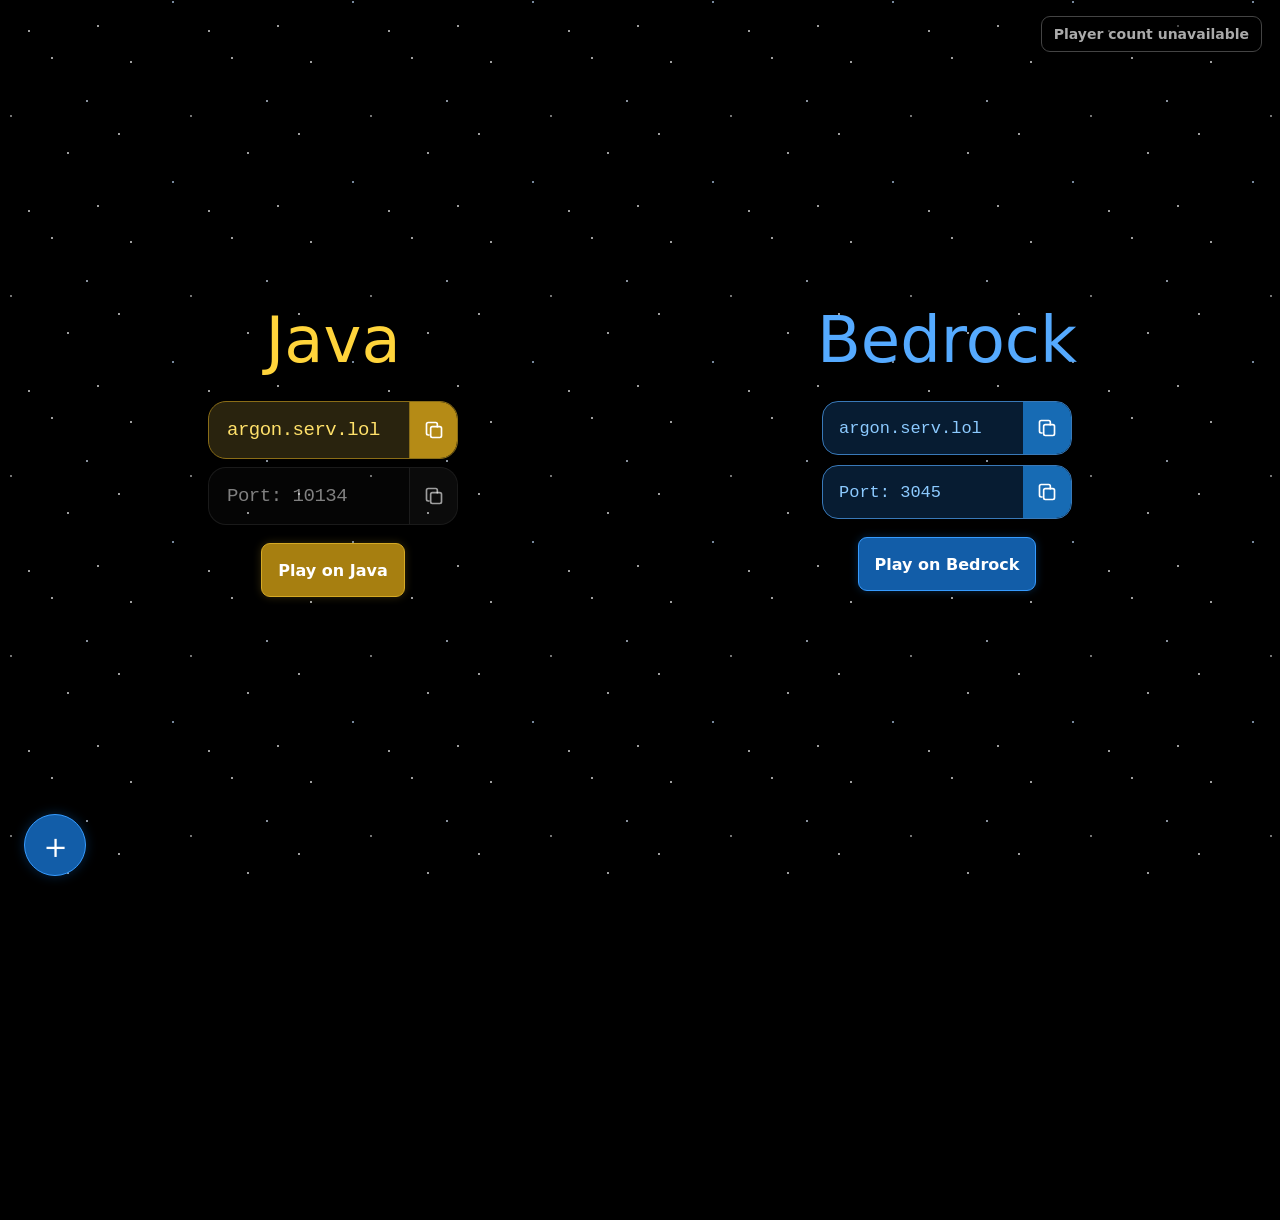
==== index.html @ 6cf1c35a "Add player list refresh control" ====
<!doctype html>
<html lang="en"><head><meta charset="utf-8"><meta name="viewport" content="width=device-width, initial-scale=1"><meta name="theme-color" content="#252525"><meta name="description" content="Connect to the argon minecraft server on java or bedrock."><title>argon — minecraft server</title><link rel="stylesheet" href="styles.css?v=13"></head><body>
<button id="player-count" type="button" aria-haspopup="dialog" aria-controls="players-panel" aria-expanded="false">… players online</button>
<section id="players-panel" role="region" aria-label="Online players" aria-hidden="true"><header><strong>Players online</strong><div class="players-header-actions"><button id="players-refresh" type="button" aria-label="Refresh player list" title="Refresh">↻</button><button id="players-close" type="button" aria-label="Close player list">×</button></div></header><div id="players-list"><p class="players-empty">Loading players…</p></div></section>

<main>
<section class="servers" aria-label="server addresses"><div class="server java"><h2>Java</h2><button class="copy-unit address java-copy" type="button" data-copy="argon.serv.lol" aria-label="Copy Java server address"><span class="java-copy__text">argon.serv.lol</span><span class="java-copy__icon" aria-hidden="true"><svg viewBox="0 0 24 24" width="20" height="20" fill="none" stroke="currentColor" stroke-width="2" stroke-linecap="round" stroke-linejoin="round"><rect x="8" y="8" width="13" height="13" rx="2"/><path d="M16 8V5a2 2 0 0 0-2-2H5a2 2 0 0 0-2 2v11a2 2 0 0 0 2 2h1"/></svg></span></button><button class="copy-unit port java-copy" type="button" data-copy="10134" aria-label="Copy Java port"><span class="java-copy__text">Port: 10134</span><span class="port-info" aria-hidden="true">You don’t need the port for Java!</span><span class="java-copy__icon" aria-hidden="true"><svg viewBox="0 0 24 24" width="20" height="20" fill="none" stroke="currentColor" stroke-width="2" stroke-linecap="round" stroke-linejoin="round"><rect x="8" y="8" width="13" height="13" rx="2"/><path d="M16 8V5a2 2 0 0 0-2-2H5a2 2 0 0 0-2 2v11a2 2 0 0 0 2 2h1"/></svg></span></button><a class="launch java-launch" href="minecraft://">Play on Java</a></div>
<div class="server bedrock"><h2>Bedrock</h2><div class="bedrock-details"><button class="copy-unit address bedrock-copy" type="button" data-copy="argon.serv.lol"><span class="copy-label">argon.serv.lol</span><span class="copy-icon" aria-hidden="true"><svg viewBox="0 0 24 24" width="20" height="20" fill="none" stroke="currentColor" stroke-width="2" stroke-linecap="round" stroke-linejoin="round"><rect x="8" y="8" width="13" height="13" rx="2"/><path d="M16 8V5a2 2 0 0 0-2-2H5a2 2 0 0 0-2 2v11a2 2 0 0 0 2 2h1"/></svg></span></button><button class="copy-unit port bedrock-copy" type="button" data-copy="3045"><span class="copy-label">Port: 3045</span><span class="copy-icon" aria-hidden="true"><svg viewBox="0 0 24 24" width="20" height="20" fill="none" stroke="currentColor" stroke-width="2" stroke-linecap="round" stroke-linejoin="round"><rect x="8" y="8" width="13" height="13" rx="2"/><path d="M16 8V5a2 2 0 0 0-2-2H5a2 2 0 0 0-2 2v11a2 2 0 0 0 2 2h1"/></svg></span></button></div><a class="launch" href="minecraft://?addExternalServer=argon,argon.serv.lol:3045">Play on Bedrock</a></div></section></main>
<button class="apply-fab" id="open-apply" type="button" aria-label="Open whitelist application">＋</button>
<div class="apply-overlay" id="apply-overlay" aria-hidden="true">
<div class="apply-card-wrap">
<section class="apply-panel" role="dialog" aria-modal="true" aria-labelledby="apply-title">
<button class="apply-close" id="close-apply" type="button" aria-label="Close form">×</button>

<div class="application-layout"><div class="application-content">
<h1 id="apply-title">get Whitelisted</h1>
<form class="application-form" action="https://formsubmit.co/argonmcadmin@gmail.com" method="POST">
<input type="hidden" name="_subject" value="New Argon whitelist request"><input type="hidden" name="_template" value="table"><input type="hidden" name="_captcha" value="true"><input type="text" name="_honey" style="display:none" tabindex="-1" autocomplete="off">
<label>mc Username<input name="Minecraft Username" required maxlength="32" placeholder="your minecraft Username"></label>
<label>actual name<input name="Applicant Name" required placeholder="your name"></label>
<label>Email<input type="email" name="email" required placeholder="you@example.com"></label>
<label>Discord user <span class="optional">(optional)</span><input name="Discord user" placeholder="Discord Username"></label>

<button type="submit">send whitelist request</button></form></div></div></section>
<button class="apply-help" type="button" aria-label="Application information"><span>i</span><span class="apply-help-tip">Pls provide your real email because the app will still say "Submitted!" and I won't be able to see your email, so the application is obsolete<br><br>Also, write your real name or otherwise it's gonna be a long process sending you quesitons on gmail to confirm or whatever<br><br>And right username too<br><br>Thx</span></button>
</div></div>
<script src="script.js?v=11" defer></script></body></html>
---- styles.css ----
:root{color-scheme:dark;--bg:#252525;--text:#f2f2f2;--muted:#a3a3a3;--border:#444}
*{box-sizing:border-box}html,body{margin:0;min-height:100%;height:100%;overflow:hidden}
body{min-height:100vh;height:100vh;background:var(--bg);color:var(--text);font-family:Inter,system-ui,sans-serif;padding:24px;overflow:hidden}
main{width:100%;height:calc(100vh - 48px);min-height:0;margin:0 auto;display:flex;align-items:center;justify-content:center}
 .servers{width:min(100%,1100px);margin:0 auto;}
[hidden]{display:none!important}
.servers{display:grid;grid-template-columns:repeat(2,minmax(0,1fr));gap:clamp(60px,10vw,140px);text-align:center}
h2{font-size:clamp(42px,6vw,64px);font-weight:500;margin:0 0 24px}
.java h2{color:#ffd43b}.bedrock h2{color:#55aaff}
.copy-unit,.launch{display:inline-flex;align-items:center;justify-content:center;min-height:54px;padding:12px 16px;border-radius:9px;border:1px solid #505050;background:#303030;color:var(--text);font:inherit;text-decoration:none;cursor:pointer}
.address,.port{font-family:ui-monospace,Menlo,monospace;font-size:clamp(16px,2.5vw,23px)}
.bedrock-details{display:flex;flex-direction:column;align-items:center;gap:10px}
.bedrock .address,.bedrock .port{border-color:#3979b8}
.launch{margin:18px auto 0;display:flex;width:max-content;background:#125da8;color:#fff;border-color:#369bff;box-shadow:0 0 14px #168bff77;font-weight:650}
.launch:hover{background:#0878d1;box-shadow:0 0 20px #168bffbb}
#toast{position:fixed;top:20px;right:20px;padding:12px 18px;border:1px solid var(--border);border-radius:9px;background:#303030;opacity:0;pointer-events:none;z-index:20}
#toast.show{opacity:1}
.apply-fab{position:fixed;left:24px;bottom:24px;width:62px;height:62px;border:1px solid #369bff;border-radius:50%;background:#125da8;color:#fff;font-size:35px;line-height:1;cursor:pointer;box-shadow:0 0 18px #168bff66;transition:transform .2s,box-shadow .2s;z-index:30}
body.form-open .apply-fab{visibility:hidden;pointer-events:none}
.apply-fab:hover{transform:scale(1.08);box-shadow:0 0 25px #168bff99}
.apply-overlay{position:fixed;inset:0;display:flex;align-items:flex-end;justify-content:flex-start;padding:24px;background:#0008;opacity:0;visibility:hidden;pointer-events:none;transition:opacity .25s,visibility .25s;z-index:25}
.apply-overlay.open{opacity:1;visibility:visible;pointer-events:auto}
.apply-panel{position:relative;width:min(440px,100%);max-height:calc(100vh - 48px);overflow:auto;padding:30px;border:1px solid #4b4b4b;border-radius:18px;background:#2b2b2b;box-shadow:0 18px 60px #0008;transform:translateY(35px) scale(.96);transform-origin:bottom left;opacity:0;transition:transform .32s cubic-bezier(.2,.8,.2,1),opacity .25s}
.apply-overlay.open .apply-panel{transform:translateY(0) scale(1);opacity:1}
.apply-panel h1{font-size:30px;font-weight:550;margin:0 0 8px}
.apply-panel .intro{color:#aaa;margin:0 0 24px}
.apply-close{position:absolute;right:14px;top:12px;width:34px;height:34px;border:0;border-radius:50%;background:#3b3b3b;color:#ddd;font-size:25px;cursor:pointer}
.application-form{display:grid;gap:16px}
.application-form label{display:grid;gap:8px;color:#ddd;font-size:14px}
.application-form input,.application-form textarea,.application-form select{width:100%;padding:12px;border:1px solid #505050;border-radius:8px;background:#202020;color:#f2f2f2;font:inherit}
.application-form button{border:1px solid #369bff;border-radius:8px;padding:13px;background:#125da8;color:white;font:inherit;font-weight:650;cursor:pointer}
.application-form button:hover{background:#0878d1}
.optional{color:#999;font-weight:400}
@media(max-width:560px){.servers{grid-template-columns:1fr;gap:48px}h2{font-size:46px}.apply-fab{left:18px;bottom:18px}.apply-overlay{padding:12px}.apply-panel{max-height:calc(100vh - 24px);padding:24px}}
@media(prefers-reduced-motion:reduce){.apply-panel,.apply-overlay,.apply-fab{transition:none}}

.back-argonplat{position:fixed;top:18px;right:20px;z-index:10;padding:10px 14px;border:1px solid #505050;border-radius:9px;background:#303030;color:#ddd;font-size:14px;text-decoration:none;transition:background .2s,border-color .2s}\n.back-argonplat:hover{background:#3b3b3b;border-color:#666}\n
.useless-button{position:fixed;top:20px;left:20px;z-index:10;width:48px;height:48px;display:flex;align-items:center;justify-content:center;border:1px solid #555;border-radius:50%;background:#303030;color:#f2f2f2;font-size:24px;font-weight:700;text-decoration:none;box-shadow:0 0 0 rgba(0,0,0,0);transition:transform .22s ease,background .22s ease,border-color .22s ease,box-shadow .22s ease,color .22s ease}\n.useless-button:hover{transform:rotate(12deg) scale(1.12);background:#125da8;border-color:#369bff;color:#fff;box-shadow:0 0 20px #168bff88}\n.useless-button:active{transform:scale(.96)}\n

/* Deep-space background with continuously drifting, twinkling stars */
:root{--bg:#000}
body{background:#000;isolation:isolate}
/* Lightweight animated starfield: one oversized repeating layer.
   The movement ends after exactly one tile, so the loop is seamless.
   Only transform and opacity animate; there are no filters or per-star elements. */
body::before{
  content:"";
  position:fixed;
  inset:-320px;
  z-index:-1;
  pointer-events:none;
  background-repeat:repeat;
  background-size:320px 320px;
  background-image:
    radial-gradient(1px 1px at 22px 34px,#ffffff 98%,transparent),
    radial-gradient(1px 1px at 91px 82px,#dbeafe 98%,transparent),
    radial-gradient(1.5px 1.5px at 176px 28px,#ffffff 98%,transparent),
    radial-gradient(1px 1px at 267px 104px,#ffffffaa 98%,transparent),
    radial-gradient(1px 1px at 44px 193px,#ffffff 98%,transparent),
    radial-gradient(1.5px 1.5px at 143px 156px,#ffffff 98%,transparent),
    radial-gradient(1px 1px at 244px 219px,#bfdbfe 98%,transparent),
    radial-gradient(1px 1px at 91px 282px,#ffffff 98%,transparent),
    radial-gradient(1.5px 1.5px at 297px 294px,#ffffff 98%,transparent);
  opacity:.62;
  animation:stars-drift 120s linear infinite;
}
@keyframes stars-drift{
  0%,100%{transform:translate3d(0,0,0);opacity:.55}
  50%{transform:translate3d(160px,160px,0);opacity:.78}
}
@media(prefers-reduced-motion:reduce){
  body::before{animation:none}
}

/* Java address copy button: clipboard icon slides over, then expands on hover */
.java-copy{position:relative;width:250px;max-width:100%;height:58px;padding:0 48px 0 18px;overflow:hidden;border-radius:18px!important;border:1px solid #8a6d17;background:#29230e;color:#ffe16a;justify-content:flex-start;transition:background .3s,border-color .3s}
.java-copy__text{display:block;white-space:nowrap;transition:opacity .2s,color .2s}
.java-copy__icon{position:absolute;right:0;top:0;height:100%;width:48px;display:flex;align-items:center;justify-content:center;background:#b58b16;color:#fff;border-left:1px solid #8a6d17;border-radius:0 17px 17px 0;transition:background .2s}
.java-copy:hover{background:#211b08;border-color:#b58b16}
.java-copy:hover .java-copy__text{opacity:0}
.java-copy:hover .java-copy__icon{width:48px;border-left:1px solid #8a6d17;border-radius:0 17px 17px 0;background:#a77f10}
.java-copy:hover::after{content:"Copy to clipboard";position:absolute;inset:0 48px 0 0;display:flex;align-items:center;justify-content:center;color:#fff;font:600 15px Inter,system-ui,sans-serif;letter-spacing:.01em}
.bedrock-copy{position:relative;width:250px;max-width:100%;height:54px;padding:0 16px;overflow:hidden;border-radius:16px!important;border:1px solid #2879c7;background:#071c32;color:#8ccaff;justify-content:flex-start;transition:background .25s,border-color .25s}
.copy-label{white-space:nowrap;font-size:clamp(13px,2vw,17px);transition:opacity .2s}
.copy-icon{position:absolute;right:0;top:0;height:100%;width:48px;display:flex;align-items:center;justify-content:center;background:#176bb4;color:#fff;border-radius:0 15px 15px 0;transition:width .28s,background .2s}
.bedrock-copy:hover{background:#06172a;border-color:#3998ed}
.bedrock-copy:hover .copy-label{opacity:0}
.bedrock-copy:hover .copy-icon{width:48px;background:#125da8}
.bedrock-copy:hover::after{content:"Copy to clipboard";position:absolute;inset:0 48px 0 0;display:flex;align-items:center;justify-content:center;color:#fff;font:600 14px Inter,system-ui,sans-serif}
.java-copy.copied,.bedrock-copy.copied{background:#092719!important;border-color:#35c875!important;color:#9af0bb!important}
.java-copy.copied .java-copy__icon,.bedrock-copy.copied .copy-icon{background:#159447!important}
.java-copy.copied:hover::after,.bedrock-copy.copied:hover::after{content:"Copied!"}
.java-copy.copied:hover .java-copy__icon,.bedrock-copy.copied:hover .copy-icon{background:#159447!important}
.java-copy:active .java-copy__icon{background:#88670c}

/* Keep the copy icon fixed; fit the address text without collision */
.java-copy .java-copy__text{font-size:clamp(14px,2.1vw,19px);letter-spacing:-.025em;white-space:nowrap}
.java-copy:hover .java-copy__text{opacity:0}
.java-copy.copied:hover .java-copy__icon{background:#159447!important;border-left-color:#159447}

/* Java launch button matches Bedrock button, in Java gold */
.java-launch{background:#a77f10;color:#fff;border-color:#d6aa25;box-shadow:0 0 14px #ffd43b44}
.java-launch:hover{background:#c09516;box-shadow:0 0 20px #ffd43b77}

/* Small blue Java port info tooltip */
.java h2{display:flex;align-items:center;justify-content:center;gap:10px;margin-bottom:24px}
.info-tip{position:relative;display:inline-flex;align-items:center;justify-content:center;flex:0 0 17px;width:17px;height:17px;border:1px solid #2498ff;border-radius:50%;background:#0878d1;color:#fff;font:700 11px/1 system-ui,sans-serif;cursor:help;vertical-align:middle}
.info-tip::after{content:attr(data-tooltip);position:absolute;left:50%;top:calc(100% + 9px);transform:translate(-50%,-4px);width:max-content;max-width:220px;padding:8px 11px;border:1px solid #2587d7;border-radius:8px;background:#09213a;color:#d7edff;font:500 12px/1.35 Inter,system-ui,sans-serif;white-space:normal;opacity:0;visibility:hidden;pointer-events:none;transition:opacity .15s,transform .15s;z-index:40}
.info-tip:hover::after,.info-tip:focus-visible::after{opacity:1;visibility:visible;transform:translate(-50%,0)}

/* Match Java address/port vertical spacing to Bedrock */
.java .java-copy+.java-copy{margin-top:8px}
.java .java-launch{margin-top:18px}

/* Java port is neutral gray; hover explains that Java needs no port */
.java .java-copy.port{background:#252525;border-color:#555;color:#c7c7c7}
.java .java-copy.port .java-copy__icon{background:#4a4a4a;border-left-color:#555;color:#fff}
.java .java-copy.port:hover{background:#202020;border-color:#777}
.java .java-copy.port:hover .java-copy__icon{background:#555;border-left-color:#555}
.java .java-copy.port:hover::after{content:"you dont need the port for java!";font-size:12px;white-space:nowrap}
.java .java-copy.port.copied{background:#092719!important;border-color:#35c875!important;color:#9af0bb!important}
.java .java-copy.port.copied .java-copy__icon{background:#159447!important;border-left-color:#159447!important}

/* Java port is neutral gray; tooltip appears over the port on hover */
.java .java-copy.port{background:#252525;color:#d2d2d2;border-color:#555}
.java .java-copy.port .java-copy__icon{background:#484848;border-left-color:#555}
.java .java-copy.port:hover{background:#202020;border-color:#777}
.java .java-copy.port:hover .java-copy__icon{background:#484848;border-left-color:#555}
.java .java-copy.port.copied{background:#092719!important;border-color:#35c875!important;color:#9af0bb!important}
.java .java-copy.port.copied .java-copy__icon{background:#159447!important;border-left-color:#159447!important}
.port-info{position:absolute;left:50%;bottom:calc(100% + 9px);transform:translate(-50%,4px);width:max-content;max-width:230px;padding:8px 11px;border:1px solid #555;border-radius:8px;background:#292929;color:#eee;font:500 12px/1.35 Inter,system-ui,sans-serif;white-space:normal;opacity:0;visibility:hidden;pointer-events:none;transition:opacity .15s,transform .15s;z-index:40}
.java .java-copy.port:hover .port-info,.java .java-copy.port:focus-visible .port-info{opacity:1;visibility:visible;transform:translate(-50%,0)}

/* Make Java port button more translucent */
.java .java-copy.port{background:rgba(100,100,100,.22);border-color:rgba(180,180,180,.35)}
.java .java-copy.port .java-copy__icon{background:rgba(130,130,130,.28);border-left-color:rgba(180,180,180,.3)}
.java .java-copy.port:hover{background:rgba(110,110,110,.3);border-color:rgba(200,200,200,.5)}
.java .java-copy.port:hover .java-copy__icon{background:rgba(145,145,145,.35)}

/* Performance tuning: smaller composited layers and minimal hover effects */
.apply-panel{box-shadow:0 12px 32px #0007}
.apply-fab{box-shadow:0 0 12px #168bff44}
.launch{box-shadow:0 0 8px #168bff44}
.java-launch{box-shadow:0 0 8px #ffd43b33}

/* Extra translucent Java port button */
.java .java-copy.port{background:rgba(95,95,95,.12);border-color:rgba(180,180,180,.22);color:rgba(230,230,230,.8)}
.java .java-copy.port .java-copy__icon{background:rgba(125,125,125,.16);border-left-color:rgba(180,180,180,.18)}
.java .java-copy.port:hover{background:rgba(110,110,110,.2);border-color:rgba(200,200,200,.32)}
.java .java-copy.port:hover .java-copy__icon{background:rgba(145,145,145,.24)}


/* Java port: very transparent by default; fully opaque only on hover */
.java .java-copy.port{background:rgba(95,95,95,.06);border-color:rgba(180,180,180,.12);color:rgba(230,230,230,.55)}
.java .java-copy.port .java-copy__icon{background:rgba(125,125,125,.06);border-left-color:rgba(180,180,180,.1);color:rgba(255,255,255,.6)}
.java .java-copy.port:hover,.java .java-copy.port:focus-visible{background:rgba(95,95,95,1);border-color:rgba(200,200,200,1);color:#fff}
.java .java-copy.port:hover .java-copy__icon,.java .java-copy.port:focus-visible .java-copy__icon{background:rgba(125,125,125,1);border-left-color:rgba(200,200,200,1);color:#fff}

/* Keep optional Discord note inline with its label */
.application-form label:has(.optional){display:block}
.application-form label .optional{display:inline;margin-left:6px}

.application-status{margin:0;font-size:13px;line-height:1.4;color:#bdbdbd}
.application-status.success{color:#78e6a4}
.application-status.error{color:#ff8585}
.application-form button:disabled{opacity:.65;cursor:wait}

/* Whitelist application guidance panel */
.apply-panel{width:min(980px,calc(100vw - 48px))}
.application-layout{display:grid;grid-template-columns:minmax(0,1fr) minmax(260px,.78fr);gap:24px;align-items:stretch}
.application-content{min-width:0}
.application-info{align-self:stretch;padding:22px;border:1px solid #454545;border-radius:12px;background:#242424;color:#c9c9c9}
.application-info h2{margin:0 0 16px;font-size:20px;color:#f1f1f1}
.application-info p{margin:0 0 14px;line-height:1.55;font-size:14px}
.application-info p:last-child{margin-bottom:0;color:#aaa}
@media(max-width:700px){.apply-panel{width:min(520px,100%)}.application-layout{grid-template-columns:1fr;gap:18px}.application-info{padding:18px}}

/* Correct application/info two-column proportions */
.apply-panel{width:min(820px,calc(100vw - 48px))}
.application-layout{grid-template-columns:minmax(0,440px) minmax(240px,1fr);gap:22px;align-items:start}
.application-content{width:100%;max-width:440px}
.application-info{width:100%;box-sizing:border-box}
@media(max-width:760px){.apply-panel{width:min(520px,100%)}.application-layout{grid-template-columns:1fr}.application-content{max-width:none}}

/* Definitive application modal layout: fixed form column + visible info column */
.apply-overlay .apply-panel{box-sizing:border-box!important;width:min(900px,calc(100vw - 48px))!important}
.apply-overlay .application-layout{display:grid!important;grid-template-columns:minmax(0,440px) minmax(0,1fr)!important;gap:24px!important;align-items:start!important}
.apply-overlay .application-content{width:100%!important;max-width:440px!important;min-width:0!important}
.apply-overlay .application-info{display:block!important;visibility:visible!important;opacity:1!important;min-width:0!important;width:100%!important;box-sizing:border-box!important}
@media(max-width:760px){.apply-overlay .apply-panel{width:min(520px,calc(100vw - 24px))!important}.apply-overlay .application-layout{grid-template-columns:minmax(0,1fr)!important}.apply-overlay .application-content{max-width:none!important}}

/* Compact application modal height */
.apply-overlay .apply-panel{padding:22px!important;max-height:calc(100vh - 36px)!important}
.apply-overlay .application-info{padding:16px!important}
.apply-overlay .application-info h2{margin-bottom:10px!important}
.apply-overlay .application-info p{font-size:13px!important;line-height:1.35!important;margin-bottom:9px!important}
.apply-overlay .application-info p:last-child{margin-bottom:0!important}
.apply-overlay .application-content .application-form label{margin-bottom:12px!important}
.apply-overlay .application-content h1{margin-bottom:6px!important}

/* Actually halve the modal's desktop width */
.apply-overlay .apply-panel{width:min(560px,calc(100vw - 28px))!important;max-width:560px!important;box-sizing:border-box!important}
.apply-overlay .application-layout{grid-template-columns:minmax(0,1fr)!important;gap:16px!important}
.apply-overlay .application-content{max-width:none!important;width:100%!important}
.apply-overlay .application-info{width:100%!important}

/* Make whitelist modal 25% shorter */
.apply-overlay .apply-panel{max-height:75vh!important;overflow-y:auto!important}

/* Correct modal width: reduce current 560px by 25%; leave height untouched */
.apply-overlay .apply-panel{width:min(420px,calc(100vw - 28px))!important;max-width:420px!important}

/* Application info hover icon outside the modal, top-right */
.apply-panel{position:relative}
.apply-help{position:absolute;right:-17px;top:-17px;width:34px;height:34px;border:2px solid #1688ff;border-radius:50%;background:#0878e8;color:#fff;font:bold 20px/1 Arial;display:grid;place-items:center;cursor:help;z-index:20;padding:0}
.apply-help-tip{display:none;position:absolute;top:42px;right:0;width:min(330px,calc(100vw - 36px));padding:15px 16px;background:#202020;color:#eee;border:1px solid #1688ff;border-radius:10px;box-shadow:0 8px 28px #0009;font:14px/1.5 Arial;text-align:left;white-space:normal}
.apply-help:hover .apply-help-tip,.apply-help:focus-visible .apply-help-tip{display:block}
.application-info{display:none!important}

/* Make the help icon visible outside the panel edge (not clipped) */
.apply-overlay .apply-panel{overflow:visible!important}
.apply-overlay .apply-help{top:-16px!important;right:-16px!important;display:grid!important;visibility:visible!important;opacity:1!important}
.apply-overlay .apply-help-tip{z-index:9999!important}

/* Info icon is a sibling of the scrollable panel, so the panel cannot clip it */
.apply-card-wrap{position:relative;width:min(420px,calc(100vw - 28px));max-width:420px;overflow:visible}
.apply-card-wrap .apply-panel{width:100%!important;max-width:100%!important;overflow-x:hidden!important;overflow-y:auto!important}
.apply-card-wrap .apply-help{position:absolute!important;top:-16px!important;right:-16px!important;width:34px!important;height:34px!important;display:grid!important;place-items:center!important;z-index:100!important;border:2px solid #1688ff!important;border-radius:50%!important;background:#0878e8!important;color:#fff!important;font:bold 20px/1 Arial!important;cursor:help!important;padding:0!important;visibility:visible!important;opacity:1!important}
.apply-card-wrap .apply-help-tip{display:none;position:absolute;top:42px;right:0;width:min(330px,calc(100vw - 36px));padding:15px 16px;background:#202020;color:#eee;border:1px solid #1688ff;border-radius:10px;box-shadow:0 8px 28px #0009;font:14px/1.5 Arial;text-align:left;white-space:normal;z-index:101}
.apply-card-wrap .apply-help:hover .apply-help-tip,.apply-card-wrap .apply-help:focus-visible .apply-help-tip{display:block}

.apply-card-wrap .apply-help{top:24px!important;right:-54px!important;width:40px!important;height:40px!important;border:2px solid #69b5ff!important;background:#0878e8!important;box-shadow:0 0 0 4px #000,0 4px 14px #000b!important;font-size:23px!important}
.apply-overlay{background:rgba(0,0,0,.70)!important}


/* Main: keep the page much more visible behind the open application */
.apply-overlay{background:rgba(0,0,0,.28)!important}


/* Main: make the application backdrop nearly clear */
.apply-overlay{background:rgba(0,0,0,.08)!important}

/* Main: subtle entrance and one-time golden info-button burst */
@keyframes argonPageEnter{from{opacity:0;transform:translateY(12px)}to{opacity:1;transform:translateY(0)}}
body{animation:argonPageEnter .55s ease-out both}
.apply-help{animation:argonInfoGold 2.7s ease-out both!important;position:relative}
@keyframes argonInfoGold{
  0%,100%{background:#0878e8!important;border-color:#69b5ff!important;box-shadow:0 0 0 4px #000,0 4px 14px #000b!important}
  8%,78%{background:#e7ad27!important;border-color:#ffe58a!important;box-shadow:0 0 10px 5px #ffcf4d99,0 0 26px 10px #ffc83d66!important;color:#fff!important}
}
.apply-help::before,.apply-help::after{content:"✦";position:absolute;pointer-events:none;color:#ffe58a;font-size:15px;opacity:0;animation:argonSpark 1.05s ease-out 0s 2}
.apply-help::before{left:-3px;top:0;--sx:-25px;--sy:-24px}
.apply-help::after{right:-2px;bottom:0;--sx:26px;--sy:24px;animation-delay:.12s}
@keyframes argonSpark{0%{opacity:0;transform:scale(.2) translate(0,0)}15%{opacity:1}100%{opacity:0;transform:scale(.8) translate(var(--sx),var(--sy))}}
@media(prefers-reduced-motion:reduce){body{animation:none}.apply-help,.apply-help::before,.apply-help::after{animation:none!important}}


/* Mobile: let the server list scroll naturally and keep the application button viewport-fixed */
@media(max-width:560px){
  html,body{height:auto!important;min-height:100%!important;overflow-x:hidden!important;overflow-y:auto!important}
  body{height:auto!important;min-height:100svh!important;padding:24px 18px 100px!important}
  main{height:auto!important;min-height:0!important;display:block!important}
  .servers{display:grid!important;grid-template-columns:minmax(0,1fr)!important;gap:100px!important;width:100%!important}
  .server{width:100%!important}
  .apply-fab{position:fixed!important;left:18px!important;bottom:18px!important;z-index:1000!important}
}

/* Mobile application: place the info circle inside the card's top-right corner */
@media(max-width:560px){
  .apply-card-wrap .apply-help{top:18px!important;right:18px!important;width:38px!important;height:38px!important;z-index:110!important}
  .apply-card-wrap .apply-panel{padding-top:58px!important}
  .apply-card-wrap .apply-help-tip{right:0!important;top:44px!important;width:min(300px,calc(100vw - 72px))!important}
}
/* Remove Android's square tap-highlight overlay on pressed controls */
a,button,[role="button"],input,textarea,select{-webkit-tap-highlight-color:transparent}

/* Force genuine document scrolling on phones */
@media(max-width:560px){
 html{height:auto!important;overflow-y:scroll!important;overscroll-behavior-y:auto!important}
 body{height:auto!important;min-height:100vh!important;min-height:100dvh!important;overflow:visible!important;overflow-y:visible!important}
 main{height:auto!important;overflow:visible!important}
 .servers{padding-bottom:32px!important}
}

/* Mobile compact layout: fit server sections more comfortably on phone screens */
@media(max-width:560px){
 body{padding:14px 14px 76px!important}
 .servers{gap:42px!important}
 h2{font-size:38px!important;margin-bottom:16px!important}
 .java-copy,.bedrock-copy{height:48px!important;border-radius:14px!important}
 .java-copy{width:min(100%,270px)!important}
 .bedrock-details{gap:8px!important}
 .bedrock-copy{width:min(100%,270px)!important}
 .address,.port{font-size:16px!important}
 .java-copy__text,.copy-label{font-size:16px!important}
 .launch{margin-top:12px!important;min-height:48px!important;padding:10px 14px!important;font-size:16px!important}
 .apply-fab{width:54px!important;height:54px!important;font-size:30px!important;left:14px!important;bottom:14px!important}
}

@media(max-width:560px){
 .apply-card-wrap .apply-help{left:18px!important;right:auto!important;top:18px!important}
}

/* Mobile fixed application launcher and denser all-over starfield */
@media(max-width:560px){
 .apply-fab{position:fixed!important;left:14px!important;bottom:14px!important;right:auto!important;z-index:9999!important}
}
body::before{
 background-size:180px 180px!important;
 background-image:
  radial-gradient(1px 1px at 12px 18px,#fff 98%,transparent),
  radial-gradient(1px 1px at 47px 61px,#dbeafe 98%,transparent),
  radial-gradient(1.5px 1.5px at 91px 22px,#fff 98%,transparent),
  radial-gradient(1px 1px at 151px 76px,#ffffffbb 98%,transparent),
  radial-gradient(1px 1px at 28px 113px,#fff 98%,transparent),
  radial-gradient(1.5px 1.5px at 79px 94px,#fff 98%,transparent),
  radial-gradient(1px 1px at 133px 142px,#bfdbfe 98%,transparent),
  radial-gradient(1px 1px at 58px 166px,#fff 98%,transparent),
  radial-gradient(1.5px 1.5px at 169px 171px,#fff 98%,transparent)!important;
}

/* Mobile: disable page scrolling entirely */
@media(max-width:560px){
 html,body{height:100%!important;min-height:100%!important;overflow:hidden!important;overscroll-behavior:none!important}
 body{height:100dvh!important;min-height:0!important}
 main{height:calc(100dvh - 90px)!important;overflow:hidden!important}
 .servers{padding-bottom:0!important}
}

/* Disable page scrolling entirely on mobile */
@media(max-width:560px){
 html,body{height:100%!important;min-height:0!important;overflow:hidden!important;overscroll-behavior:none!important}
 body{height:100dvh!important;min-height:100dvh!important;padding:14px!important}
 main{height:calc(100dvh - 28px)!important;overflow:hidden!important}
 .servers{padding-bottom:0!important}
}

/* Live player count in the top-right corner */
#player-count{position:fixed;top:16px;right:18px;z-index:15;padding:8px 12px;border:1px solid #3d7db8;border-radius:9px;background:#0008;color:#b9dcff;font:600 14px/1.3 Inter,system-ui,sans-serif;text-align:right;pointer-events:none}
#player-count.offline{color:#aaa;border-color:#444}
@media(max-width:560px){#player-count{top:10px;right:10px;padding:6px 9px;font-size:12px}}

/* Clickable live player count and compact scrollable player popup */
#player-count{pointer-events:auto!important;cursor:pointer!important}
#player-count:hover{background:#10243a;border-color:#6bb8ff}
#players-panel{position:fixed;top:58px;right:18px;z-index:50;width:min(300px,calc(100vw - 28px));max-height:min(440px,calc(100dvh - 90px));display:flex;flex-direction:column;border:1px solid #3d7db8;border-radius:13px;background:rgba(12,16,23,.96);color:#eaf4ff;box-shadow:0 14px 40px #0009;opacity:0;visibility:hidden;transform:translateY(-8px);pointer-events:none;transition:opacity .18s,transform .18s,visibility .18s;backdrop-filter:blur(10px)}
#players-panel.open{opacity:1;visibility:visible;transform:translateY(0);pointer-events:auto}
#players-panel header{display:flex;align-items:center;justify-content:space-between;padding:12px 14px;border-bottom:1px solid #273b50;font-size:14px}
#players-close{width:28px;height:28px;border:0;border-radius:7px;background:#1c2b3a;color:#d9ecff;font-size:22px;line-height:1;cursor:pointer}
#players-list{overflow-y:auto;overscroll-behavior:contain;padding:7px;min-height:50px}
.player-row{display:flex;align-items:center;gap:10px;padding:8px;border-radius:8px}
.player-row:hover{background:#ffffff0b}
.player-avatar{width:32px;height:32px;flex:0 0 32px;border-radius:5px;image-rendering:pixelated;background:#202b37}
.player-name{overflow:hidden;text-overflow:ellipsis;white-space:nowrap;font:500 14px/1.3 ui-monospace,Menlo,monospace}
.players-empty{margin:8px;padding:10px;color:#9eafc1;font-size:13px;line-height:1.5}
@media(max-width:560px){#players-panel{top:48px;right:10px;width:min(290px,calc(100vw - 20px));max-height:calc(100dvh - 70px)}}
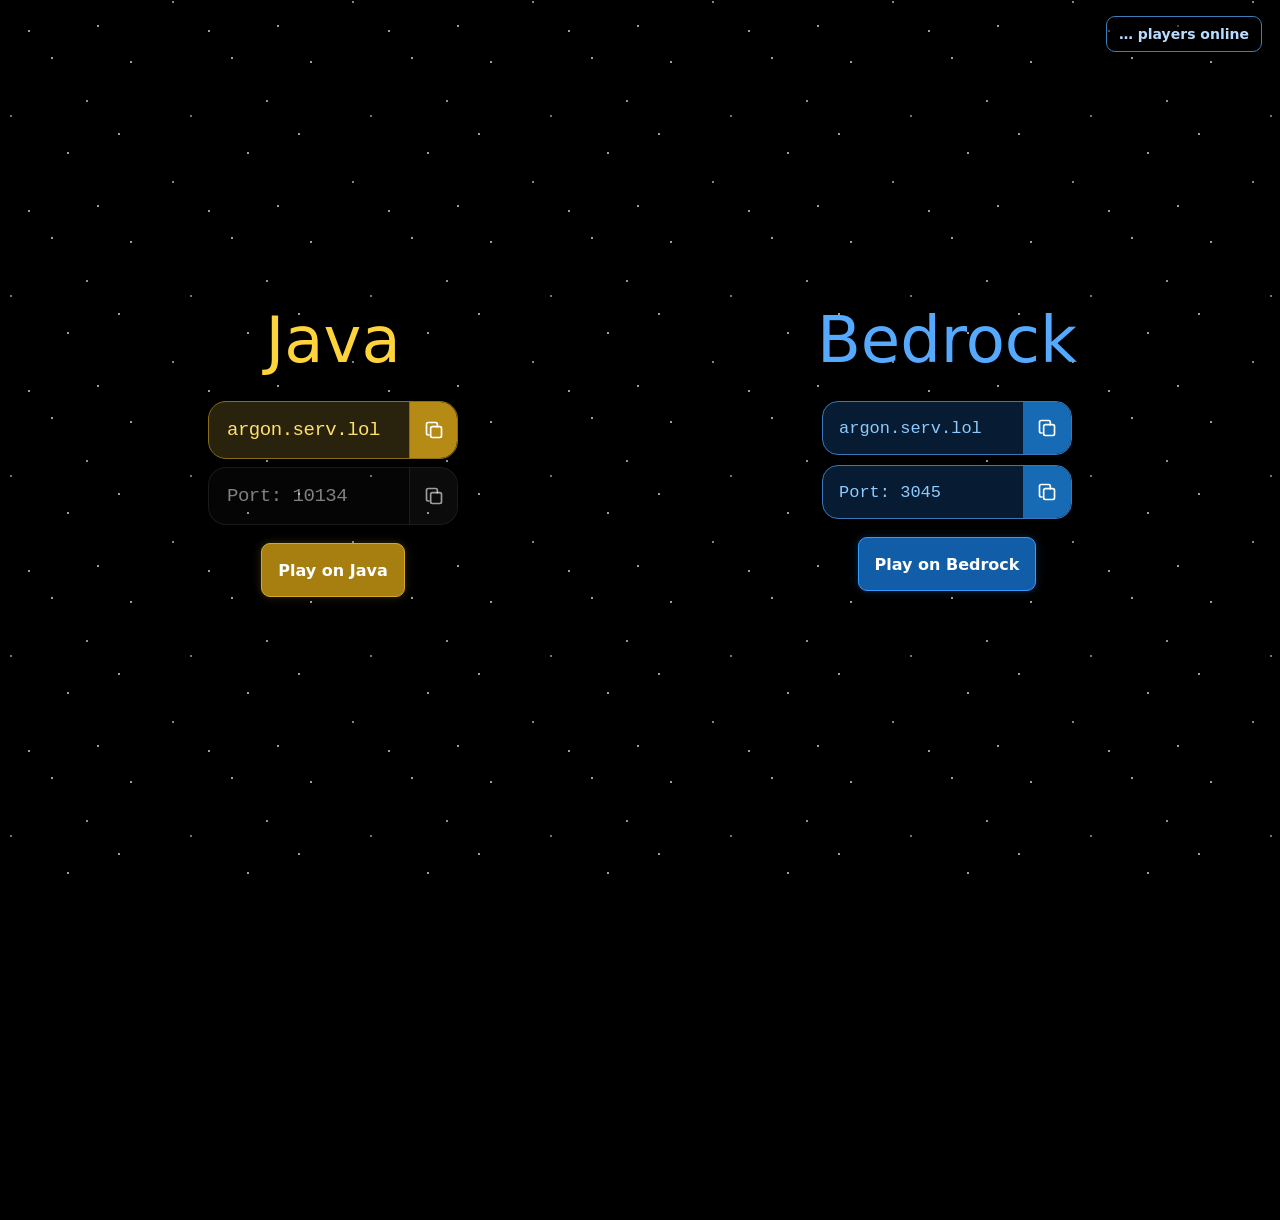
==== commit 1a438620: "Remove the whitelist application UI" ====
--- a/index.html
+++ b/index.html
@@ -6,22 +6,4 @@
 <main>
 <section class="servers" aria-label="server addresses"><div class="server java"><h2>Java</h2><button class="copy-unit address java-copy" type="button" data-copy="argon.serv.lol" aria-label="Copy Java server address"><span class="java-copy__text">argon.serv.lol</span><span class="java-copy__icon" aria-hidden="true"><svg viewBox="0 0 24 24" width="20" height="20" fill="none" stroke="currentColor" stroke-width="2" stroke-linecap="round" stroke-linejoin="round"><rect x="8" y="8" width="13" height="13" rx="2"/><path d="M16 8V5a2 2 0 0 0-2-2H5a2 2 0 0 0-2 2v11a2 2 0 0 0 2 2h1"/></svg></span></button><button class="copy-unit port java-copy" type="button" data-copy="10134" aria-label="Copy Java port"><span class="java-copy__text">Port: 10134</span><span class="port-info" aria-hidden="true">You don’t need the port for Java!</span><span class="java-copy__icon" aria-hidden="true"><svg viewBox="0 0 24 24" width="20" height="20" fill="none" stroke="currentColor" stroke-width="2" stroke-linecap="round" stroke-linejoin="round"><rect x="8" y="8" width="13" height="13" rx="2"/><path d="M16 8V5a2 2 0 0 0-2-2H5a2 2 0 0 0-2 2v11a2 2 0 0 0 2 2h1"/></svg></span></button><a class="launch java-launch" href="minecraft://">Play on Java</a></div>
 <div class="server bedrock"><h2>Bedrock</h2><div class="bedrock-details"><button class="copy-unit address bedrock-copy" type="button" data-copy="argon.serv.lol"><span class="copy-label">argon.serv.lol</span><span class="copy-icon" aria-hidden="true"><svg viewBox="0 0 24 24" width="20" height="20" fill="none" stroke="currentColor" stroke-width="2" stroke-linecap="round" stroke-linejoin="round"><rect x="8" y="8" width="13" height="13" rx="2"/><path d="M16 8V5a2 2 0 0 0-2-2H5a2 2 0 0 0-2 2v11a2 2 0 0 0 2 2h1"/></svg></span></button><button class="copy-unit port bedrock-copy" type="button" data-copy="3045"><span class="copy-label">Port: 3045</span><span class="copy-icon" aria-hidden="true"><svg viewBox="0 0 24 24" width="20" height="20" fill="none" stroke="currentColor" stroke-width="2" stroke-linecap="round" stroke-linejoin="round"><rect x="8" y="8" width="13" height="13" rx="2"/><path d="M16 8V5a2 2 0 0 0-2-2H5a2 2 0 0 0-2 2v11a2 2 0 0 0 2 2h1"/></svg></span></button></div><a class="launch" href="minecraft://?addExternalServer=argon,argon.serv.lol:3045">Play on Bedrock</a></div></section></main>
-<button class="apply-fab" id="open-apply" type="button" aria-label="Open whitelist application">＋</button>
-<div class="apply-overlay" id="apply-overlay" aria-hidden="true">
-<div class="apply-card-wrap">
-<section class="apply-panel" role="dialog" aria-modal="true" aria-labelledby="apply-title">
-<button class="apply-close" id="close-apply" type="button" aria-label="Close form">×</button>
-
-<div class="application-layout"><div class="application-content">
-<h1 id="apply-title">get Whitelisted</h1>
-<form class="application-form" action="https://formsubmit.co/argonmcadmin@gmail.com" method="POST">
-<input type="hidden" name="_subject" value="New Argon whitelist request"><input type="hidden" name="_template" value="table"><input type="hidden" name="_captcha" value="true"><input type="text" name="_honey" style="display:none" tabindex="-1" autocomplete="off">
-<label>mc Username<input name="Minecraft Username" required maxlength="32" placeholder="your minecraft Username"></label>
-<label>actual name<input name="Applicant Name" required placeholder="your name"></label>
-<label>Email<input type="email" name="email" required placeholder="you@example.com"></label>
-<label>Discord user <span class="optional">(optional)</span><input name="Discord user" placeholder="Discord Username"></label>
-
-<button type="submit">send whitelist request</button></form></div></div></section>
-<button class="apply-help" type="button" aria-label="Application information"><span>i</span><span class="apply-help-tip">Pls provide your real email because the app will still say "Submitted!" and I won't be able to see your email, so the application is obsolete<br><br>Also, write your real name or otherwise it's gonna be a long process sending you quesitons on gmail to confirm or whatever<br><br>And right username too<br><br>Thx</span></button>
-</div></div>
-<script src="script.js?v=11" defer></script></body></html>+<script src="script.js?v=12" defer></script></body></html>
--- a/styles.css
+++ b/styles.css
@@ -354,3 +354,26 @@
 .player-name{overflow:hidden;text-overflow:ellipsis;white-space:nowrap;font:500 14px/1.3 ui-monospace,Menlo,monospace}
 .players-empty{margin:8px;padding:10px;color:#9eafc1;font-size:13px;line-height:1.5}
 @media(max-width:560px){#players-panel{top:48px;right:10px;width:min(290px,calc(100vw - 20px));max-height:calc(100dvh - 70px)}}
+
+/* Player popup header controls */
+.players-header-actions{display:flex;align-items:center;gap:7px}
+#players-refresh,#players-close{display:grid;place-items:center;width:29px;height:29px;border:0;border-radius:7px;background:#1c2b3a;color:#d9ecff;font-size:20px;line-height:1;cursor:pointer}
+#players-refresh{font-size:23px}
+#players-refresh:hover,#players-close:hover{background:#29445f}
+#players-refresh.refreshing{animation:playerRefreshSpin .7s linear infinite}
+#players-refresh:disabled{opacity:.6;cursor:wait}
+@keyframes playerRefreshSpin{to{transform:rotate(360deg)}}
+@media(prefers-reduced-motion:reduce){#players-refresh.refreshing{animation:none}}
+
+/* Keep the application help tooltip within the right edge on mobile */
+@media(max-width:560px){
+ .apply-card-wrap .apply-help{
+  left:auto!important;
+  right:0!important;
+  top:18px!important;
+  max-width:calc(100vw - 28px)!important;
+  width:max-content!important;
+ }
+ .apply-card-wrap .apply-help::before,
+ .apply-card-wrap .apply-help::after{left:auto!important;right:22px!important}
+}
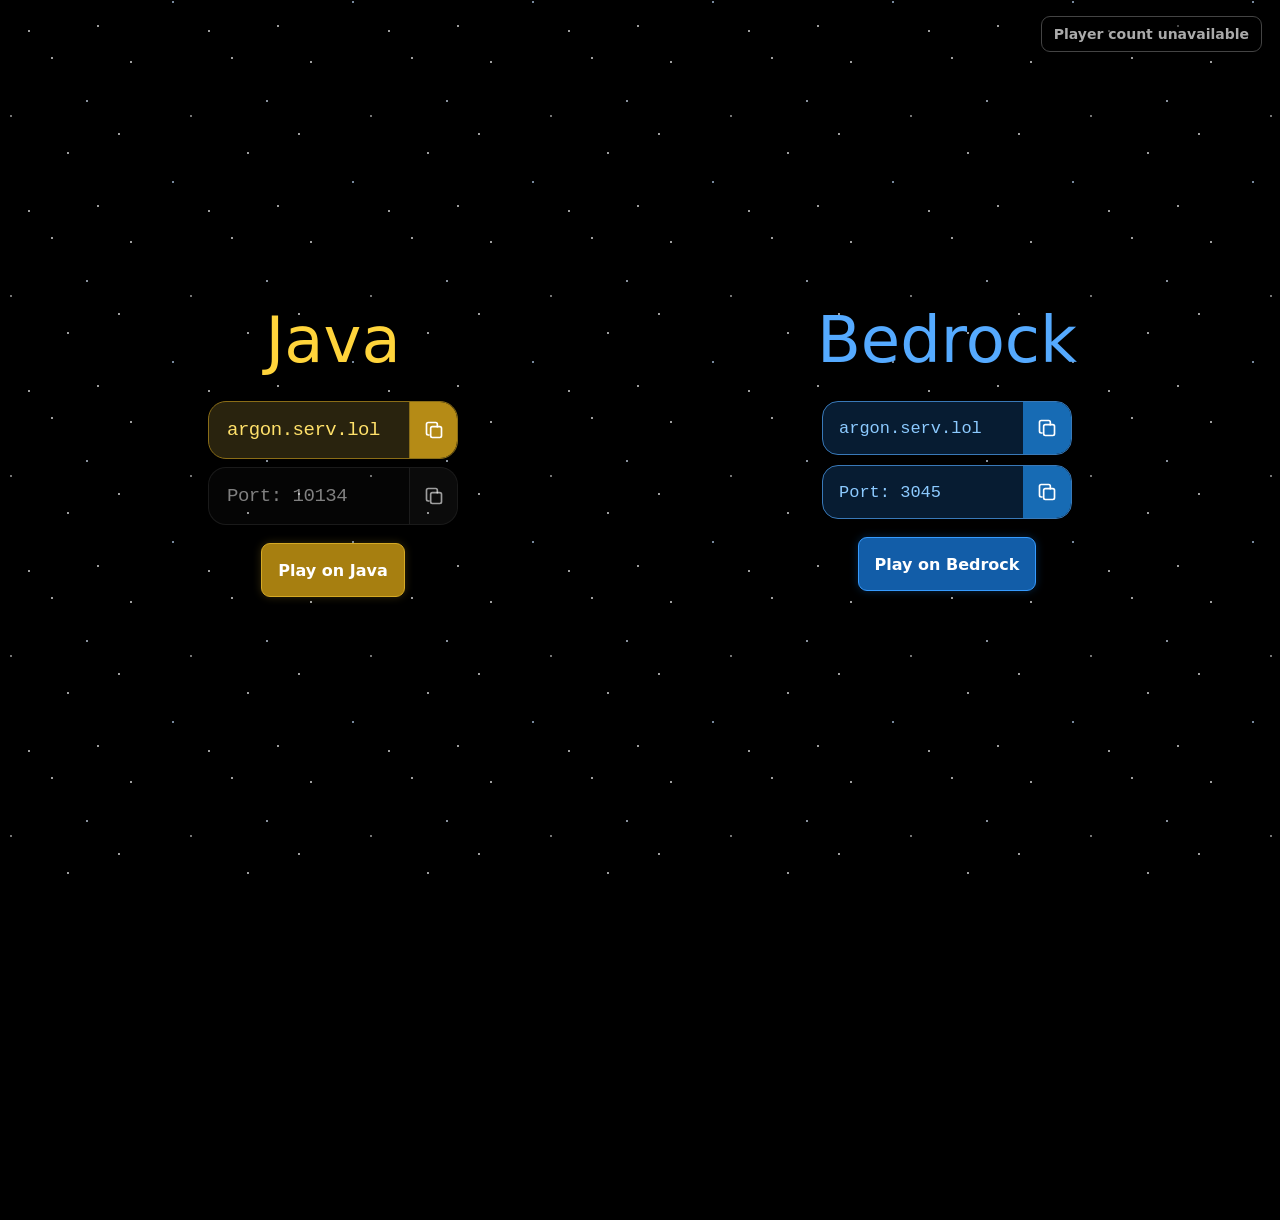
==== commit 7d2bb918: "Refresh website assets after removing whitelist flow" ====
--- a/index.html
+++ b/index.html
@@ -1,9 +1,9 @@
 <!doctype html>
-<html lang="en"><head><meta charset="utf-8"><meta name="viewport" content="width=device-width, initial-scale=1"><meta name="theme-color" content="#252525"><meta name="description" content="Connect to the argon minecraft server on java or bedrock."><title>argon — minecraft server</title><link rel="stylesheet" href="styles.css?v=13"></head><body>
+<html lang="en"><head><meta charset="utf-8"><meta name="viewport" content="width=device-width, initial-scale=1"><meta name="theme-color" content="#252525"><meta name="description" content="Connect to the argon minecraft server on java or bedrock."><title>argon — minecraft server</title><link rel="stylesheet" href="styles.css?v=14"></head><body>
 <button id="player-count" type="button" aria-haspopup="dialog" aria-controls="players-panel" aria-expanded="false">… players online</button>
 <section id="players-panel" role="region" aria-label="Online players" aria-hidden="true"><header><strong>Players online</strong><div class="players-header-actions"><button id="players-refresh" type="button" aria-label="Refresh player list" title="Refresh">↻</button><button id="players-close" type="button" aria-label="Close player list">×</button></div></header><div id="players-list"><p class="players-empty">Loading players…</p></div></section>
 
 <main>
 <section class="servers" aria-label="server addresses"><div class="server java"><h2>Java</h2><button class="copy-unit address java-copy" type="button" data-copy="argon.serv.lol" aria-label="Copy Java server address"><span class="java-copy__text">argon.serv.lol</span><span class="java-copy__icon" aria-hidden="true"><svg viewBox="0 0 24 24" width="20" height="20" fill="none" stroke="currentColor" stroke-width="2" stroke-linecap="round" stroke-linejoin="round"><rect x="8" y="8" width="13" height="13" rx="2"/><path d="M16 8V5a2 2 0 0 0-2-2H5a2 2 0 0 0-2 2v11a2 2 0 0 0 2 2h1"/></svg></span></button><button class="copy-unit port java-copy" type="button" data-copy="10134" aria-label="Copy Java port"><span class="java-copy__text">Port: 10134</span><span class="port-info" aria-hidden="true">You don’t need the port for Java!</span><span class="java-copy__icon" aria-hidden="true"><svg viewBox="0 0 24 24" width="20" height="20" fill="none" stroke="currentColor" stroke-width="2" stroke-linecap="round" stroke-linejoin="round"><rect x="8" y="8" width="13" height="13" rx="2"/><path d="M16 8V5a2 2 0 0 0-2-2H5a2 2 0 0 0-2 2v11a2 2 0 0 0 2 2h1"/></svg></span></button><a class="launch java-launch" href="minecraft://">Play on Java</a></div>
 <div class="server bedrock"><h2>Bedrock</h2><div class="bedrock-details"><button class="copy-unit address bedrock-copy" type="button" data-copy="argon.serv.lol"><span class="copy-label">argon.serv.lol</span><span class="copy-icon" aria-hidden="true"><svg viewBox="0 0 24 24" width="20" height="20" fill="none" stroke="currentColor" stroke-width="2" stroke-linecap="round" stroke-linejoin="round"><rect x="8" y="8" width="13" height="13" rx="2"/><path d="M16 8V5a2 2 0 0 0-2-2H5a2 2 0 0 0-2 2v11a2 2 0 0 0 2 2h1"/></svg></span></button><button class="copy-unit port bedrock-copy" type="button" data-copy="3045"><span class="copy-label">Port: 3045</span><span class="copy-icon" aria-hidden="true"><svg viewBox="0 0 24 24" width="20" height="20" fill="none" stroke="currentColor" stroke-width="2" stroke-linecap="round" stroke-linejoin="round"><rect x="8" y="8" width="13" height="13" rx="2"/><path d="M16 8V5a2 2 0 0 0-2-2H5a2 2 0 0 0-2 2v11a2 2 0 0 0 2 2h1"/></svg></span></button></div><a class="launch" href="minecraft://?addExternalServer=argon,argon.serv.lol:3045">Play on Bedrock</a></div></section></main>
-<script src="script.js?v=12" defer></script></body></html>+<script src="script.js?v=13" defer></script></body></html>
--- a/styles.css
+++ b/styles.css
@@ -15,24 +15,8 @@
 .launch:hover{background:#0878d1;box-shadow:0 0 20px #168bffbb}
 #toast{position:fixed;top:20px;right:20px;padding:12px 18px;border:1px solid var(--border);border-radius:9px;background:#303030;opacity:0;pointer-events:none;z-index:20}
 #toast.show{opacity:1}
-.apply-fab{position:fixed;left:24px;bottom:24px;width:62px;height:62px;border:1px solid #369bff;border-radius:50%;background:#125da8;color:#fff;font-size:35px;line-height:1;cursor:pointer;box-shadow:0 0 18px #168bff66;transition:transform .2s,box-shadow .2s;z-index:30}
-body.form-open .apply-fab{visibility:hidden;pointer-events:none}
-.apply-fab:hover{transform:scale(1.08);box-shadow:0 0 25px #168bff99}
-.apply-overlay{position:fixed;inset:0;display:flex;align-items:flex-end;justify-content:flex-start;padding:24px;background:#0008;opacity:0;visibility:hidden;pointer-events:none;transition:opacity .25s,visibility .25s;z-index:25}
-.apply-overlay.open{opacity:1;visibility:visible;pointer-events:auto}
-.apply-panel{position:relative;width:min(440px,100%);max-height:calc(100vh - 48px);overflow:auto;padding:30px;border:1px solid #4b4b4b;border-radius:18px;background:#2b2b2b;box-shadow:0 18px 60px #0008;transform:translateY(35px) scale(.96);transform-origin:bottom left;opacity:0;transition:transform .32s cubic-bezier(.2,.8,.2,1),opacity .25s}
-.apply-overlay.open .apply-panel{transform:translateY(0) scale(1);opacity:1}
-.apply-panel h1{font-size:30px;font-weight:550;margin:0 0 8px}
-.apply-panel .intro{color:#aaa;margin:0 0 24px}
-.apply-close{position:absolute;right:14px;top:12px;width:34px;height:34px;border:0;border-radius:50%;background:#3b3b3b;color:#ddd;font-size:25px;cursor:pointer}
-.application-form{display:grid;gap:16px}
-.application-form label{display:grid;gap:8px;color:#ddd;font-size:14px}
-.application-form input,.application-form textarea,.application-form select{width:100%;padding:12px;border:1px solid #505050;border-radius:8px;background:#202020;color:#f2f2f2;font:inherit}
-.application-form button{border:1px solid #369bff;border-radius:8px;padding:13px;background:#125da8;color:white;font:inherit;font-weight:650;cursor:pointer}
-.application-form button:hover{background:#0878d1}
 .optional{color:#999;font-weight:400}
-@media(max-width:560px){.servers{grid-template-columns:1fr;gap:48px}h2{font-size:46px}.apply-fab{left:18px;bottom:18px}.apply-overlay{padding:12px}.apply-panel{max-height:calc(100vh - 24px);padding:24px}}
-@media(prefers-reduced-motion:reduce){.apply-panel,.apply-overlay,.apply-fab{transition:none}}
+@media(max-width:560px){.servers{grid-template-columns:1fr;gap:48px}h2{font-size:46px}}
 
 .back-argonplat{position:fixed;top:18px;right:20px;z-index:10;padding:10px 14px;border:1px solid #505050;border-radius:9px;background:#303030;color:#ddd;font-size:14px;text-decoration:none;transition:background .2s,border-color .2s}\n.back-argonplat:hover{background:#3b3b3b;border-color:#666}\n
 .useless-button{position:fixed;top:20px;left:20px;z-index:10;width:48px;height:48px;display:flex;align-items:center;justify-content:center;border:1px solid #555;border-radius:50%;background:#303030;color:#f2f2f2;font-size:24px;font-weight:700;text-decoration:none;box-shadow:0 0 0 rgba(0,0,0,0);transition:transform .22s ease,background .22s ease,border-color .22s ease,box-shadow .22s ease,color .22s ease}\n.useless-button:hover{transform:rotate(12deg) scale(1.12);background:#125da8;border-color:#369bff;color:#fff;box-shadow:0 0 20px #168bff88}\n.useless-button:active{transform:scale(.96)}\n
@@ -138,8 +122,6 @@
 .java .java-copy.port:hover .java-copy__icon{background:rgba(145,145,145,.35)}
 
 /* Performance tuning: smaller composited layers and minimal hover effects */
-.apply-panel{box-shadow:0 12px 32px #0007}
-.apply-fab{box-shadow:0 0 12px #168bff44}
 .launch{box-shadow:0 0 8px #168bff44}
 .java-launch{box-shadow:0 0 8px #ffd43b33}
 
@@ -157,120 +139,41 @@
 .java .java-copy.port:hover .java-copy__icon,.java .java-copy.port:focus-visible .java-copy__icon{background:rgba(125,125,125,1);border-left-color:rgba(200,200,200,1);color:#fff}
 
 /* Keep optional Discord note inline with its label */
-.application-form label:has(.optional){display:block}
-.application-form label .optional{display:inline;margin-left:6px}
-
-.application-status{margin:0;font-size:13px;line-height:1.4;color:#bdbdbd}
-.application-status.success{color:#78e6a4}
-.application-status.error{color:#ff8585}
-.application-form button:disabled{opacity:.65;cursor:wait}
-
-/* Whitelist application guidance panel */
-.apply-panel{width:min(980px,calc(100vw - 48px))}
-.application-layout{display:grid;grid-template-columns:minmax(0,1fr) minmax(260px,.78fr);gap:24px;align-items:stretch}
-.application-content{min-width:0}
-.application-info{align-self:stretch;padding:22px;border:1px solid #454545;border-radius:12px;background:#242424;color:#c9c9c9}
-.application-info h2{margin:0 0 16px;font-size:20px;color:#f1f1f1}
-.application-info p{margin:0 0 14px;line-height:1.55;font-size:14px}
-.application-info p:last-child{margin-bottom:0;color:#aaa}
-@media(max-width:700px){.apply-panel{width:min(520px,100%)}.application-layout{grid-template-columns:1fr;gap:18px}.application-info{padding:18px}}
-
-/* Correct application/info two-column proportions */
-.apply-panel{width:min(820px,calc(100vw - 48px))}
-.application-layout{grid-template-columns:minmax(0,440px) minmax(240px,1fr);gap:22px;align-items:start}
-.application-content{width:100%;max-width:440px}
-.application-info{width:100%;box-sizing:border-box}
-@media(max-width:760px){.apply-panel{width:min(520px,100%)}.application-layout{grid-template-columns:1fr}.application-content{max-width:none}}
-
-/* Definitive application modal layout: fixed form column + visible info column */
-.apply-overlay .apply-panel{box-sizing:border-box!important;width:min(900px,calc(100vw - 48px))!important}
-.apply-overlay .application-layout{display:grid!important;grid-template-columns:minmax(0,440px) minmax(0,1fr)!important;gap:24px!important;align-items:start!important}
-.apply-overlay .application-content{width:100%!important;max-width:440px!important;min-width:0!important}
-.apply-overlay .application-info{display:block!important;visibility:visible!important;opacity:1!important;min-width:0!important;width:100%!important;box-sizing:border-box!important}
-@media(max-width:760px){.apply-overlay .apply-panel{width:min(520px,calc(100vw - 24px))!important}.apply-overlay .application-layout{grid-template-columns:minmax(0,1fr)!important}.apply-overlay .application-content{max-width:none!important}}
-
-/* Compact application modal height */
-.apply-overlay .apply-panel{padding:22px!important;max-height:calc(100vh - 36px)!important}
-.apply-overlay .application-info{padding:16px!important}
-.apply-overlay .application-info h2{margin-bottom:10px!important}
-.apply-overlay .application-info p{font-size:13px!important;line-height:1.35!important;margin-bottom:9px!important}
-.apply-overlay .application-info p:last-child{margin-bottom:0!important}
-.apply-overlay .application-content .application-form label{margin-bottom:12px!important}
-.apply-overlay .application-content h1{margin-bottom:6px!important}
+
+
+
+
+
 
 /* Actually halve the modal's desktop width */
-.apply-overlay .apply-panel{width:min(560px,calc(100vw - 28px))!important;max-width:560px!important;box-sizing:border-box!important}
-.apply-overlay .application-layout{grid-template-columns:minmax(0,1fr)!important;gap:16px!important}
-.apply-overlay .application-content{max-width:none!important;width:100%!important}
-.apply-overlay .application-info{width:100%!important}
-
-/* Make whitelist modal 25% shorter */
-.apply-overlay .apply-panel{max-height:75vh!important;overflow-y:auto!important}
+
 
 /* Correct modal width: reduce current 560px by 25%; leave height untouched */
-.apply-overlay .apply-panel{width:min(420px,calc(100vw - 28px))!important;max-width:420px!important}
-
-/* Application info hover icon outside the modal, top-right */
-.apply-panel{position:relative}
-.apply-help{position:absolute;right:-17px;top:-17px;width:34px;height:34px;border:2px solid #1688ff;border-radius:50%;background:#0878e8;color:#fff;font:bold 20px/1 Arial;display:grid;place-items:center;cursor:help;z-index:20;padding:0}
-.apply-help-tip{display:none;position:absolute;top:42px;right:0;width:min(330px,calc(100vw - 36px));padding:15px 16px;background:#202020;color:#eee;border:1px solid #1688ff;border-radius:10px;box-shadow:0 8px 28px #0009;font:14px/1.5 Arial;text-align:left;white-space:normal}
-.apply-help:hover .apply-help-tip,.apply-help:focus-visible .apply-help-tip{display:block}
-.application-info{display:none!important}
+
 
 /* Make the help icon visible outside the panel edge (not clipped) */
-.apply-overlay .apply-panel{overflow:visible!important}
-.apply-overlay .apply-help{top:-16px!important;right:-16px!important;display:grid!important;visibility:visible!important;opacity:1!important}
-.apply-overlay .apply-help-tip{z-index:9999!important}
-
-/* Info icon is a sibling of the scrollable panel, so the panel cannot clip it */
-.apply-card-wrap{position:relative;width:min(420px,calc(100vw - 28px));max-width:420px;overflow:visible}
-.apply-card-wrap .apply-panel{width:100%!important;max-width:100%!important;overflow-x:hidden!important;overflow-y:auto!important}
-.apply-card-wrap .apply-help{position:absolute!important;top:-16px!important;right:-16px!important;width:34px!important;height:34px!important;display:grid!important;place-items:center!important;z-index:100!important;border:2px solid #1688ff!important;border-radius:50%!important;background:#0878e8!important;color:#fff!important;font:bold 20px/1 Arial!important;cursor:help!important;padding:0!important;visibility:visible!important;opacity:1!important}
-.apply-card-wrap .apply-help-tip{display:none;position:absolute;top:42px;right:0;width:min(330px,calc(100vw - 36px));padding:15px 16px;background:#202020;color:#eee;border:1px solid #1688ff;border-radius:10px;box-shadow:0 8px 28px #0009;font:14px/1.5 Arial;text-align:left;white-space:normal;z-index:101}
-.apply-card-wrap .apply-help:hover .apply-help-tip,.apply-card-wrap .apply-help:focus-visible .apply-help-tip{display:block}
-
-.apply-card-wrap .apply-help{top:24px!important;right:-54px!important;width:40px!important;height:40px!important;border:2px solid #69b5ff!important;background:#0878e8!important;box-shadow:0 0 0 4px #000,0 4px 14px #000b!important;font-size:23px!important}
-.apply-overlay{background:rgba(0,0,0,.70)!important}
-
-
-/* Main: keep the page much more visible behind the open application */
-.apply-overlay{background:rgba(0,0,0,.28)!important}
-
-
-/* Main: make the application backdrop nearly clear */
-.apply-overlay{background:rgba(0,0,0,.08)!important}
+
+
+
+
+
+
 
 /* Main: subtle entrance and one-time golden info-button burst */
 @keyframes argonPageEnter{from{opacity:0;transform:translateY(12px)}to{opacity:1;transform:translateY(0)}}
 body{animation:argonPageEnter .55s ease-out both}
-.apply-help{animation:argonInfoGold 2.7s ease-out both!important;position:relative}
-@keyframes argonInfoGold{
-  0%,100%{background:#0878e8!important;border-color:#69b5ff!important;box-shadow:0 0 0 4px #000,0 4px 14px #000b!important}
-  8%,78%{background:#e7ad27!important;border-color:#ffe58a!important;box-shadow:0 0 10px 5px #ffcf4d99,0 0 26px 10px #ffc83d66!important;color:#fff!important}
-}
-.apply-help::before,.apply-help::after{content:"✦";position:absolute;pointer-events:none;color:#ffe58a;font-size:15px;opacity:0;animation:argonSpark 1.05s ease-out 0s 2}
-.apply-help::before{left:-3px;top:0;--sx:-25px;--sy:-24px}
-.apply-help::after{right:-2px;bottom:0;--sx:26px;--sy:24px;animation-delay:.12s}
-@keyframes argonSpark{0%{opacity:0;transform:scale(.2) translate(0,0)}15%{opacity:1}100%{opacity:0;transform:scale(.8) translate(var(--sx),var(--sy))}}
-@media(prefers-reduced-motion:reduce){body{animation:none}.apply-help,.apply-help::before,.apply-help::after{animation:none!important}}
-
-
-/* Mobile: let the server list scroll naturally and keep the application button viewport-fixed */
+@media(prefers-reduced-motion:reduce){body{animation:none}}
+
+
+/* Mobile server layout */
 @media(max-width:560px){
   html,body{height:auto!important;min-height:100%!important;overflow-x:hidden!important;overflow-y:auto!important}
   body{height:auto!important;min-height:100svh!important;padding:24px 18px 100px!important}
   main{height:auto!important;min-height:0!important;display:block!important}
   .servers{display:grid!important;grid-template-columns:minmax(0,1fr)!important;gap:100px!important;width:100%!important}
   .server{width:100%!important}
-  .apply-fab{position:fixed!important;left:18px!important;bottom:18px!important;z-index:1000!important}
-}
-
-/* Mobile application: place the info circle inside the card's top-right corner */
-@media(max-width:560px){
-  .apply-card-wrap .apply-help{top:18px!important;right:18px!important;width:38px!important;height:38px!important;z-index:110!important}
-  .apply-card-wrap .apply-panel{padding-top:58px!important}
-  .apply-card-wrap .apply-help-tip{right:0!important;top:44px!important;width:min(300px,calc(100vw - 72px))!important}
-}
+}
+
 /* Remove Android's square tap-highlight overlay on pressed controls */
 a,button,[role="button"],input,textarea,select{-webkit-tap-highlight-color:transparent}
 
@@ -294,17 +197,11 @@
  .address,.port{font-size:16px!important}
  .java-copy__text,.copy-label{font-size:16px!important}
  .launch{margin-top:12px!important;min-height:48px!important;padding:10px 14px!important;font-size:16px!important}
- .apply-fab{width:54px!important;height:54px!important;font-size:30px!important;left:14px!important;bottom:14px!important}
-}
-
-@media(max-width:560px){
- .apply-card-wrap .apply-help{left:18px!important;right:auto!important;top:18px!important}
-}
-
-/* Mobile fixed application launcher and denser all-over starfield */
-@media(max-width:560px){
- .apply-fab{position:fixed!important;left:14px!important;bottom:14px!important;right:auto!important;z-index:9999!important}
-}
+}
+
+@media(max-width:560px){
+}
+
 body::before{
  background-size:180px 180px!important;
  background-image:
@@ -365,15 +262,3 @@
 @keyframes playerRefreshSpin{to{transform:rotate(360deg)}}
 @media(prefers-reduced-motion:reduce){#players-refresh.refreshing{animation:none}}
 
-/* Keep the application help tooltip within the right edge on mobile */
-@media(max-width:560px){
- .apply-card-wrap .apply-help{
-  left:auto!important;
-  right:0!important;
-  top:18px!important;
-  max-width:calc(100vw - 28px)!important;
-  width:max-content!important;
- }
- .apply-card-wrap .apply-help::before,
- .apply-card-wrap .apply-help::after{left:auto!important;right:22px!important}
-}
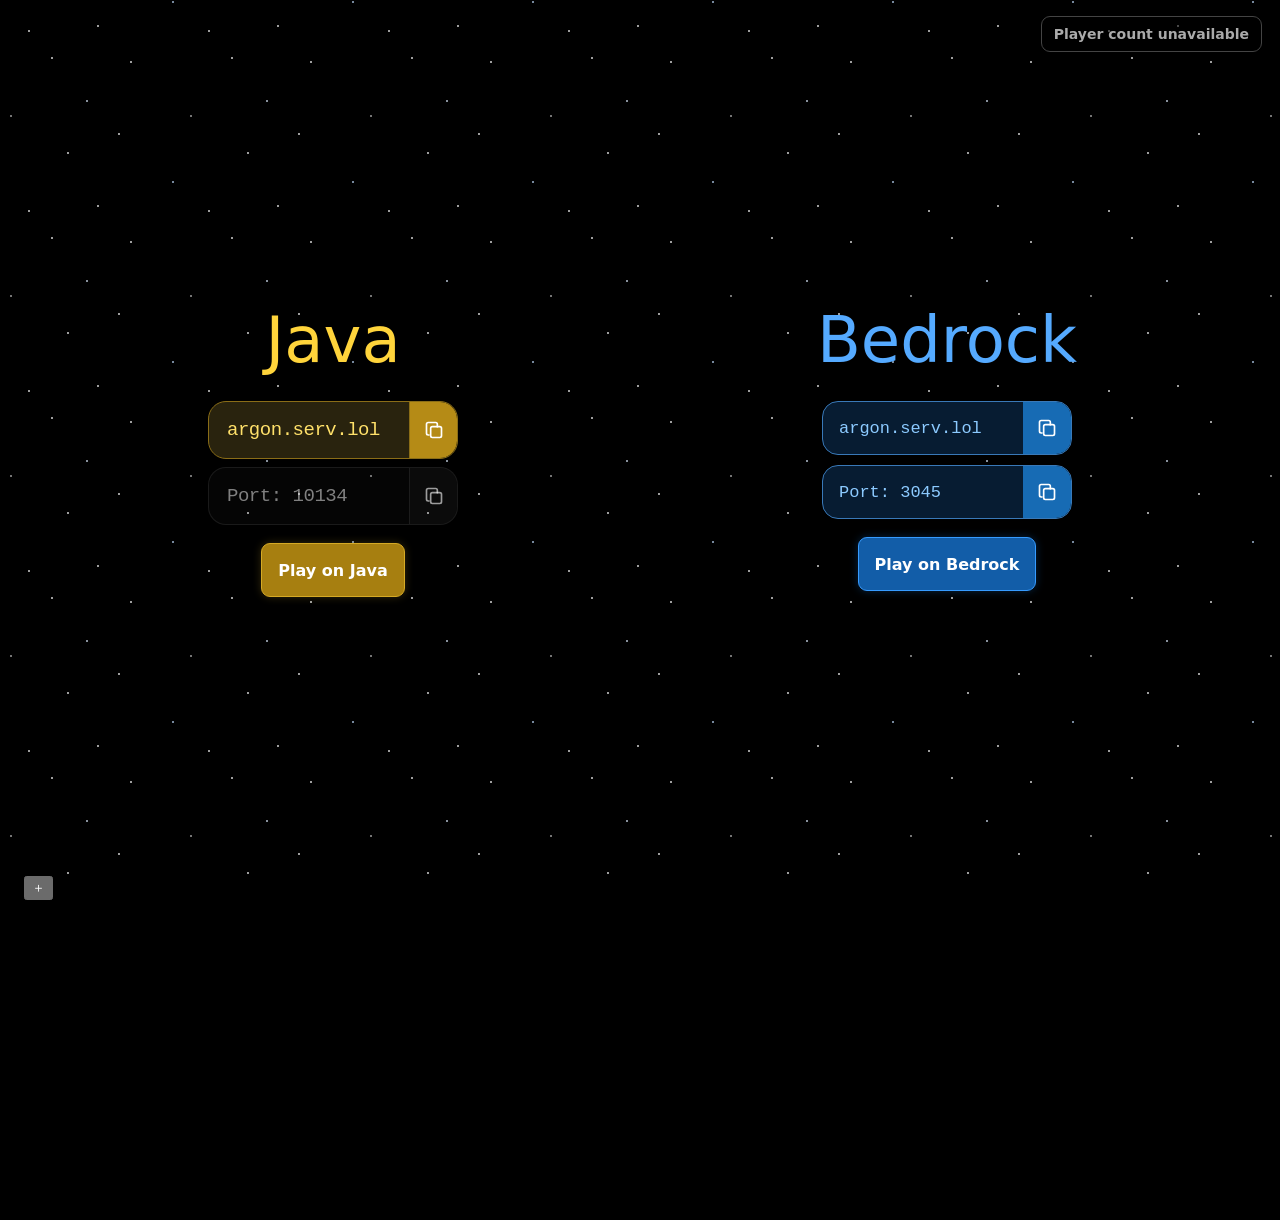
==== commit cfce63f5: "Restore whitelist application index.html" ====
--- a/index.html
+++ b/index.html
@@ -1,9 +1,27 @@
 <!doctype html>
-<html lang="en"><head><meta charset="utf-8"><meta name="viewport" content="width=device-width, initial-scale=1"><meta name="theme-color" content="#252525"><meta name="description" content="Connect to the argon minecraft server on java or bedrock."><title>argon — minecraft server</title><link rel="stylesheet" href="styles.css?v=14"></head><body>
+<html lang="en"><head><meta charset="utf-8"><meta name="viewport" content="width=device-width, initial-scale=1"><meta name="theme-color" content="#252525"><meta name="description" content="Connect to the argon minecraft server on java or bedrock."><title>argon — minecraft server</title><link rel="stylesheet" href="styles.css?v=13"></head><body>
 <button id="player-count" type="button" aria-haspopup="dialog" aria-controls="players-panel" aria-expanded="false">… players online</button>
 <section id="players-panel" role="region" aria-label="Online players" aria-hidden="true"><header><strong>Players online</strong><div class="players-header-actions"><button id="players-refresh" type="button" aria-label="Refresh player list" title="Refresh">↻</button><button id="players-close" type="button" aria-label="Close player list">×</button></div></header><div id="players-list"><p class="players-empty">Loading players…</p></div></section>
 
 <main>
 <section class="servers" aria-label="server addresses"><div class="server java"><h2>Java</h2><button class="copy-unit address java-copy" type="button" data-copy="argon.serv.lol" aria-label="Copy Java server address"><span class="java-copy__text">argon.serv.lol</span><span class="java-copy__icon" aria-hidden="true"><svg viewBox="0 0 24 24" width="20" height="20" fill="none" stroke="currentColor" stroke-width="2" stroke-linecap="round" stroke-linejoin="round"><rect x="8" y="8" width="13" height="13" rx="2"/><path d="M16 8V5a2 2 0 0 0-2-2H5a2 2 0 0 0-2 2v11a2 2 0 0 0 2 2h1"/></svg></span></button><button class="copy-unit port java-copy" type="button" data-copy="10134" aria-label="Copy Java port"><span class="java-copy__text">Port: 10134</span><span class="port-info" aria-hidden="true">You don’t need the port for Java!</span><span class="java-copy__icon" aria-hidden="true"><svg viewBox="0 0 24 24" width="20" height="20" fill="none" stroke="currentColor" stroke-width="2" stroke-linecap="round" stroke-linejoin="round"><rect x="8" y="8" width="13" height="13" rx="2"/><path d="M16 8V5a2 2 0 0 0-2-2H5a2 2 0 0 0-2 2v11a2 2 0 0 0 2 2h1"/></svg></span></button><a class="launch java-launch" href="minecraft://">Play on Java</a></div>
 <div class="server bedrock"><h2>Bedrock</h2><div class="bedrock-details"><button class="copy-unit address bedrock-copy" type="button" data-copy="argon.serv.lol"><span class="copy-label">argon.serv.lol</span><span class="copy-icon" aria-hidden="true"><svg viewBox="0 0 24 24" width="20" height="20" fill="none" stroke="currentColor" stroke-width="2" stroke-linecap="round" stroke-linejoin="round"><rect x="8" y="8" width="13" height="13" rx="2"/><path d="M16 8V5a2 2 0 0 0-2-2H5a2 2 0 0 0-2 2v11a2 2 0 0 0 2 2h1"/></svg></span></button><button class="copy-unit port bedrock-copy" type="button" data-copy="3045"><span class="copy-label">Port: 3045</span><span class="copy-icon" aria-hidden="true"><svg viewBox="0 0 24 24" width="20" height="20" fill="none" stroke="currentColor" stroke-width="2" stroke-linecap="round" stroke-linejoin="round"><rect x="8" y="8" width="13" height="13" rx="2"/><path d="M16 8V5a2 2 0 0 0-2-2H5a2 2 0 0 0-2 2v11a2 2 0 0 0 2 2h1"/></svg></span></button></div><a class="launch" href="minecraft://?addExternalServer=argon,argon.serv.lol:3045">Play on Bedrock</a></div></section></main>
-<script src="script.js?v=13" defer></script></body></html>+<button class="apply-fab" id="open-apply" type="button" aria-label="Open whitelist application">＋</button>
+<div class="apply-overlay" id="apply-overlay" aria-hidden="true">
+<div class="apply-card-wrap">
+<section class="apply-panel" role="dialog" aria-modal="true" aria-labelledby="apply-title">
+<button class="apply-close" id="close-apply" type="button" aria-label="Close form">×</button>
+
+<div class="application-layout"><div class="application-content">
+<h1 id="apply-title">get Whitelisted</h1>
+<form class="application-form" action="https://formsubmit.co/argonmcadmin@gmail.com" method="POST">
+<input type="hidden" name="_subject" value="New Argon whitelist request"><input type="hidden" name="_template" value="table"><input type="hidden" name="_captcha" value="true"><input type="text" name="_honey" style="display:none" tabindex="-1" autocomplete="off">
+<label>mc Username<input name="Minecraft Username" required maxlength="32" placeholder="your minecraft Username"></label>
+<label>actual name<input name="Applicant Name" required placeholder="your name"></label>
+<label>Email<input type="email" name="email" required placeholder="you@example.com"></label>
+<label>Discord user <span class="optional">(optional)</span><input name="Discord user" placeholder="Discord Username"></label>
+
+<button type="submit">send whitelist request</button></form></div></div></section>
+<button class="apply-help" type="button" aria-label="Application information"><span>i</span><span class="apply-help-tip">Pls provide your real email because the app will still say "Submitted!" and I won't be able to see your email, so the application is obsolete<br><br>Also, write your real name or otherwise it's gonna be a long process sending you quesitons on gmail to confirm or whatever<br><br>And right username too<br><br>Thx</span></button>
+</div></div>
+<script src="script.js?v=12" defer></script></body></html>
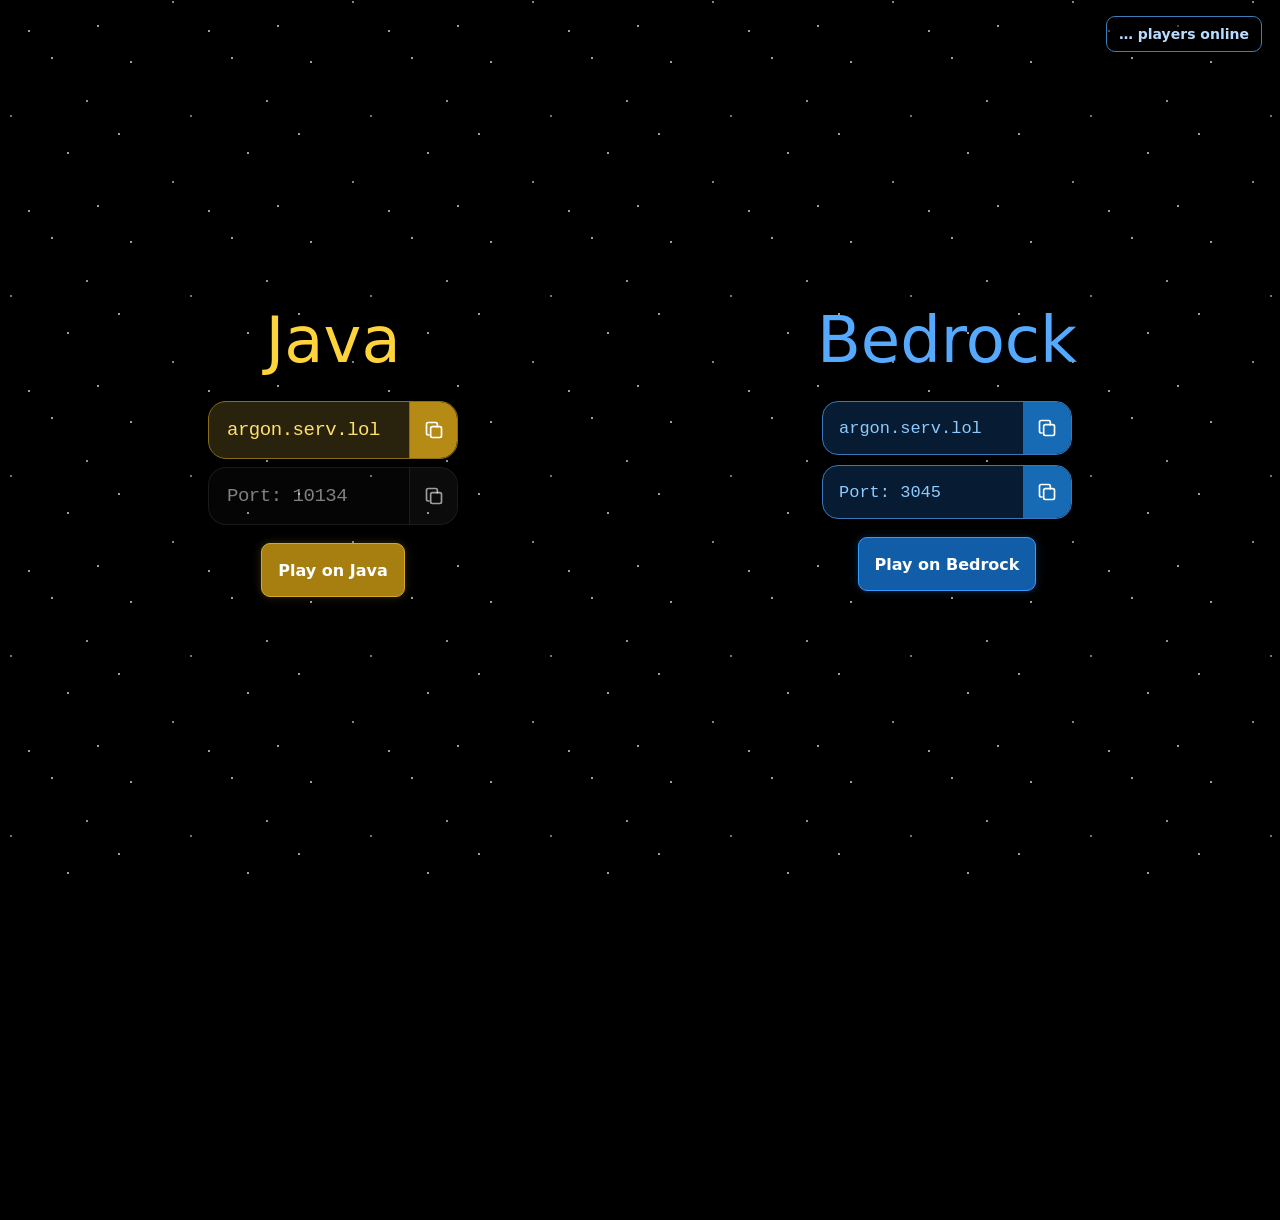
==== commit 6a27a552: "Remove whitelist application UI" ====
--- a/index.html
+++ b/index.html
@@ -6,22 +6,4 @@
 <main>
 <section class="servers" aria-label="server addresses"><div class="server java"><h2>Java</h2><button class="copy-unit address java-copy" type="button" data-copy="argon.serv.lol" aria-label="Copy Java server address"><span class="java-copy__text">argon.serv.lol</span><span class="java-copy__icon" aria-hidden="true"><svg viewBox="0 0 24 24" width="20" height="20" fill="none" stroke="currentColor" stroke-width="2" stroke-linecap="round" stroke-linejoin="round"><rect x="8" y="8" width="13" height="13" rx="2"/><path d="M16 8V5a2 2 0 0 0-2-2H5a2 2 0 0 0-2 2v11a2 2 0 0 0 2 2h1"/></svg></span></button><button class="copy-unit port java-copy" type="button" data-copy="10134" aria-label="Copy Java port"><span class="java-copy__text">Port: 10134</span><span class="port-info" aria-hidden="true">You don’t need the port for Java!</span><span class="java-copy__icon" aria-hidden="true"><svg viewBox="0 0 24 24" width="20" height="20" fill="none" stroke="currentColor" stroke-width="2" stroke-linecap="round" stroke-linejoin="round"><rect x="8" y="8" width="13" height="13" rx="2"/><path d="M16 8V5a2 2 0 0 0-2-2H5a2 2 0 0 0-2 2v11a2 2 0 0 0 2 2h1"/></svg></span></button><a class="launch java-launch" href="minecraft://">Play on Java</a></div>
 <div class="server bedrock"><h2>Bedrock</h2><div class="bedrock-details"><button class="copy-unit address bedrock-copy" type="button" data-copy="argon.serv.lol"><span class="copy-label">argon.serv.lol</span><span class="copy-icon" aria-hidden="true"><svg viewBox="0 0 24 24" width="20" height="20" fill="none" stroke="currentColor" stroke-width="2" stroke-linecap="round" stroke-linejoin="round"><rect x="8" y="8" width="13" height="13" rx="2"/><path d="M16 8V5a2 2 0 0 0-2-2H5a2 2 0 0 0-2 2v11a2 2 0 0 0 2 2h1"/></svg></span></button><button class="copy-unit port bedrock-copy" type="button" data-copy="3045"><span class="copy-label">Port: 3045</span><span class="copy-icon" aria-hidden="true"><svg viewBox="0 0 24 24" width="20" height="20" fill="none" stroke="currentColor" stroke-width="2" stroke-linecap="round" stroke-linejoin="round"><rect x="8" y="8" width="13" height="13" rx="2"/><path d="M16 8V5a2 2 0 0 0-2-2H5a2 2 0 0 0-2 2v11a2 2 0 0 0 2 2h1"/></svg></span></button></div><a class="launch" href="minecraft://?addExternalServer=argon,argon.serv.lol:3045">Play on Bedrock</a></div></section></main>
-<button class="apply-fab" id="open-apply" type="button" aria-label="Open whitelist application">＋</button>
-<div class="apply-overlay" id="apply-overlay" aria-hidden="true">
-<div class="apply-card-wrap">
-<section class="apply-panel" role="dialog" aria-modal="true" aria-labelledby="apply-title">
-<button class="apply-close" id="close-apply" type="button" aria-label="Close form">×</button>
-
-<div class="application-layout"><div class="application-content">
-<h1 id="apply-title">get Whitelisted</h1>
-<form class="application-form" action="https://formsubmit.co/argonmcadmin@gmail.com" method="POST">
-<input type="hidden" name="_subject" value="New Argon whitelist request"><input type="hidden" name="_template" value="table"><input type="hidden" name="_captcha" value="true"><input type="text" name="_honey" style="display:none" tabindex="-1" autocomplete="off">
-<label>mc Username<input name="Minecraft Username" required maxlength="32" placeholder="your minecraft Username"></label>
-<label>actual name<input name="Applicant Name" required placeholder="your name"></label>
-<label>Email<input type="email" name="email" required placeholder="you@example.com"></label>
-<label>Discord user <span class="optional">(optional)</span><input name="Discord user" placeholder="Discord Username"></label>
-
-<button type="submit">send whitelist request</button></form></div></div></section>
-<button class="apply-help" type="button" aria-label="Application information"><span>i</span><span class="apply-help-tip">Pls provide your real email because the app will still say "Submitted!" and I won't be able to see your email, so the application is obsolete<br><br>Also, write your real name or otherwise it's gonna be a long process sending you quesitons on gmail to confirm or whatever<br><br>And right username too<br><br>Thx</span></button>
-</div></div>
 <script src="script.js?v=12" defer></script></body></html>
--- a/styles.css
+++ b/styles.css
@@ -15,8 +15,24 @@
 .launch:hover{background:#0878d1;box-shadow:0 0 20px #168bffbb}
 #toast{position:fixed;top:20px;right:20px;padding:12px 18px;border:1px solid var(--border);border-radius:9px;background:#303030;opacity:0;pointer-events:none;z-index:20}
 #toast.show{opacity:1}
+.apply-fab{position:fixed;left:24px;bottom:24px;width:62px;height:62px;border:1px solid #369bff;border-radius:50%;background:#125da8;color:#fff;font-size:35px;line-height:1;cursor:pointer;box-shadow:0 0 18px #168bff66;transition:transform .2s,box-shadow .2s;z-index:30}
+body.form-open .apply-fab{visibility:hidden;pointer-events:none}
+.apply-fab:hover{transform:scale(1.08);box-shadow:0 0 25px #168bff99}
+.apply-overlay{position:fixed;inset:0;display:flex;align-items:flex-end;justify-content:flex-start;padding:24px;background:#0008;opacity:0;visibility:hidden;pointer-events:none;transition:opacity .25s,visibility .25s;z-index:25}
+.apply-overlay.open{opacity:1;visibility:visible;pointer-events:auto}
+.apply-panel{position:relative;width:min(440px,100%);max-height:calc(100vh - 48px);overflow:auto;padding:30px;border:1px solid #4b4b4b;border-radius:18px;background:#2b2b2b;box-shadow:0 18px 60px #0008;transform:translateY(35px) scale(.96);transform-origin:bottom left;opacity:0;transition:transform .32s cubic-bezier(.2,.8,.2,1),opacity .25s}
+.apply-overlay.open .apply-panel{transform:translateY(0) scale(1);opacity:1}
+.apply-panel h1{font-size:30px;font-weight:550;margin:0 0 8px}
+.apply-panel .intro{color:#aaa;margin:0 0 24px}
+.apply-close{position:absolute;right:14px;top:12px;width:34px;height:34px;border:0;border-radius:50%;background:#3b3b3b;color:#ddd;font-size:25px;cursor:pointer}
+.application-form{display:grid;gap:16px}
+.application-form label{display:grid;gap:8px;color:#ddd;font-size:14px}
+.application-form input,.application-form textarea,.application-form select{width:100%;padding:12px;border:1px solid #505050;border-radius:8px;background:#202020;color:#f2f2f2;font:inherit}
+.application-form button{border:1px solid #369bff;border-radius:8px;padding:13px;background:#125da8;color:white;font:inherit;font-weight:650;cursor:pointer}
+.application-form button:hover{background:#0878d1}
 .optional{color:#999;font-weight:400}
-@media(max-width:560px){.servers{grid-template-columns:1fr;gap:48px}h2{font-size:46px}}
+@media(max-width:560px){.servers{grid-template-columns:1fr;gap:48px}h2{font-size:46px}.apply-fab{left:18px;bottom:18px}.apply-overlay{padding:12px}.apply-panel{max-height:calc(100vh - 24px);padding:24px}}
+@media(prefers-reduced-motion:reduce){.apply-panel,.apply-overlay,.apply-fab{transition:none}}
 
 .back-argonplat{position:fixed;top:18px;right:20px;z-index:10;padding:10px 14px;border:1px solid #505050;border-radius:9px;background:#303030;color:#ddd;font-size:14px;text-decoration:none;transition:background .2s,border-color .2s}\n.back-argonplat:hover{background:#3b3b3b;border-color:#666}\n
 .useless-button{position:fixed;top:20px;left:20px;z-index:10;width:48px;height:48px;display:flex;align-items:center;justify-content:center;border:1px solid #555;border-radius:50%;background:#303030;color:#f2f2f2;font-size:24px;font-weight:700;text-decoration:none;box-shadow:0 0 0 rgba(0,0,0,0);transition:transform .22s ease,background .22s ease,border-color .22s ease,box-shadow .22s ease,color .22s ease}\n.useless-button:hover{transform:rotate(12deg) scale(1.12);background:#125da8;border-color:#369bff;color:#fff;box-shadow:0 0 20px #168bff88}\n.useless-button:active{transform:scale(.96)}\n
@@ -122,6 +138,8 @@
 .java .java-copy.port:hover .java-copy__icon{background:rgba(145,145,145,.35)}
 
 /* Performance tuning: smaller composited layers and minimal hover effects */
+.apply-panel{box-shadow:0 12px 32px #0007}
+.apply-fab{box-shadow:0 0 12px #168bff44}
 .launch{box-shadow:0 0 8px #168bff44}
 .java-launch{box-shadow:0 0 8px #ffd43b33}
 
@@ -139,41 +157,120 @@
 .java .java-copy.port:hover .java-copy__icon,.java .java-copy.port:focus-visible .java-copy__icon{background:rgba(125,125,125,1);border-left-color:rgba(200,200,200,1);color:#fff}
 
 /* Keep optional Discord note inline with its label */
-
-
-
-
-
+.application-form label:has(.optional){display:block}
+.application-form label .optional{display:inline;margin-left:6px}
+
+.application-status{margin:0;font-size:13px;line-height:1.4;color:#bdbdbd}
+.application-status.success{color:#78e6a4}
+.application-status.error{color:#ff8585}
+.application-form button:disabled{opacity:.65;cursor:wait}
+
+/* Whitelist application guidance panel */
+.apply-panel{width:min(980px,calc(100vw - 48px))}
+.application-layout{display:grid;grid-template-columns:minmax(0,1fr) minmax(260px,.78fr);gap:24px;align-items:stretch}
+.application-content{min-width:0}
+.application-info{align-self:stretch;padding:22px;border:1px solid #454545;border-radius:12px;background:#242424;color:#c9c9c9}
+.application-info h2{margin:0 0 16px;font-size:20px;color:#f1f1f1}
+.application-info p{margin:0 0 14px;line-height:1.55;font-size:14px}
+.application-info p:last-child{margin-bottom:0;color:#aaa}
+@media(max-width:700px){.apply-panel{width:min(520px,100%)}.application-layout{grid-template-columns:1fr;gap:18px}.application-info{padding:18px}}
+
+/* Correct application/info two-column proportions */
+.apply-panel{width:min(820px,calc(100vw - 48px))}
+.application-layout{grid-template-columns:minmax(0,440px) minmax(240px,1fr);gap:22px;align-items:start}
+.application-content{width:100%;max-width:440px}
+.application-info{width:100%;box-sizing:border-box}
+@media(max-width:760px){.apply-panel{width:min(520px,100%)}.application-layout{grid-template-columns:1fr}.application-content{max-width:none}}
+
+/* Definitive application modal layout: fixed form column + visible info column */
+.apply-overlay .apply-panel{box-sizing:border-box!important;width:min(900px,calc(100vw - 48px))!important}
+.apply-overlay .application-layout{display:grid!important;grid-template-columns:minmax(0,440px) minmax(0,1fr)!important;gap:24px!important;align-items:start!important}
+.apply-overlay .application-content{width:100%!important;max-width:440px!important;min-width:0!important}
+.apply-overlay .application-info{display:block!important;visibility:visible!important;opacity:1!important;min-width:0!important;width:100%!important;box-sizing:border-box!important}
+@media(max-width:760px){.apply-overlay .apply-panel{width:min(520px,calc(100vw - 24px))!important}.apply-overlay .application-layout{grid-template-columns:minmax(0,1fr)!important}.apply-overlay .application-content{max-width:none!important}}
+
+/* Compact application modal height */
+.apply-overlay .apply-panel{padding:22px!important;max-height:calc(100vh - 36px)!important}
+.apply-overlay .application-info{padding:16px!important}
+.apply-overlay .application-info h2{margin-bottom:10px!important}
+.apply-overlay .application-info p{font-size:13px!important;line-height:1.35!important;margin-bottom:9px!important}
+.apply-overlay .application-info p:last-child{margin-bottom:0!important}
+.apply-overlay .application-content .application-form label{margin-bottom:12px!important}
+.apply-overlay .application-content h1{margin-bottom:6px!important}
 
 /* Actually halve the modal's desktop width */
-
+.apply-overlay .apply-panel{width:min(560px,calc(100vw - 28px))!important;max-width:560px!important;box-sizing:border-box!important}
+.apply-overlay .application-layout{grid-template-columns:minmax(0,1fr)!important;gap:16px!important}
+.apply-overlay .application-content{max-width:none!important;width:100%!important}
+.apply-overlay .application-info{width:100%!important}
+
+/* Make whitelist modal 25% shorter */
+.apply-overlay .apply-panel{max-height:75vh!important;overflow-y:auto!important}
 
 /* Correct modal width: reduce current 560px by 25%; leave height untouched */
-
+.apply-overlay .apply-panel{width:min(420px,calc(100vw - 28px))!important;max-width:420px!important}
+
+/* Application info hover icon outside the modal, top-right */
+.apply-panel{position:relative}
+.apply-help{position:absolute;right:-17px;top:-17px;width:34px;height:34px;border:2px solid #1688ff;border-radius:50%;background:#0878e8;color:#fff;font:bold 20px/1 Arial;display:grid;place-items:center;cursor:help;z-index:20;padding:0}
+.apply-help-tip{display:none;position:absolute;top:42px;right:0;width:min(330px,calc(100vw - 36px));padding:15px 16px;background:#202020;color:#eee;border:1px solid #1688ff;border-radius:10px;box-shadow:0 8px 28px #0009;font:14px/1.5 Arial;text-align:left;white-space:normal}
+.apply-help:hover .apply-help-tip,.apply-help:focus-visible .apply-help-tip{display:block}
+.application-info{display:none!important}
 
 /* Make the help icon visible outside the panel edge (not clipped) */
-
-
-
-
-
-
+.apply-overlay .apply-panel{overflow:visible!important}
+.apply-overlay .apply-help{top:-16px!important;right:-16px!important;display:grid!important;visibility:visible!important;opacity:1!important}
+.apply-overlay .apply-help-tip{z-index:9999!important}
+
+/* Info icon is a sibling of the scrollable panel, so the panel cannot clip it */
+.apply-card-wrap{position:relative;width:min(420px,calc(100vw - 28px));max-width:420px;overflow:visible}
+.apply-card-wrap .apply-panel{width:100%!important;max-width:100%!important;overflow-x:hidden!important;overflow-y:auto!important}
+.apply-card-wrap .apply-help{position:absolute!important;top:-16px!important;right:-16px!important;width:34px!important;height:34px!important;display:grid!important;place-items:center!important;z-index:100!important;border:2px solid #1688ff!important;border-radius:50%!important;background:#0878e8!important;color:#fff!important;font:bold 20px/1 Arial!important;cursor:help!important;padding:0!important;visibility:visible!important;opacity:1!important}
+.apply-card-wrap .apply-help-tip{display:none;position:absolute;top:42px;right:0;width:min(330px,calc(100vw - 36px));padding:15px 16px;background:#202020;color:#eee;border:1px solid #1688ff;border-radius:10px;box-shadow:0 8px 28px #0009;font:14px/1.5 Arial;text-align:left;white-space:normal;z-index:101}
+.apply-card-wrap .apply-help:hover .apply-help-tip,.apply-card-wrap .apply-help:focus-visible .apply-help-tip{display:block}
+
+.apply-card-wrap .apply-help{top:24px!important;right:-54px!important;width:40px!important;height:40px!important;border:2px solid #69b5ff!important;background:#0878e8!important;box-shadow:0 0 0 4px #000,0 4px 14px #000b!important;font-size:23px!important}
+.apply-overlay{background:rgba(0,0,0,.70)!important}
+
+
+/* Main: keep the page much more visible behind the open application */
+.apply-overlay{background:rgba(0,0,0,.28)!important}
+
+
+/* Main: make the application backdrop nearly clear */
+.apply-overlay{background:rgba(0,0,0,.08)!important}
 
 /* Main: subtle entrance and one-time golden info-button burst */
 @keyframes argonPageEnter{from{opacity:0;transform:translateY(12px)}to{opacity:1;transform:translateY(0)}}
 body{animation:argonPageEnter .55s ease-out both}
-@media(prefers-reduced-motion:reduce){body{animation:none}}
-
-
-/* Mobile server layout */
+.apply-help{animation:argonInfoGold 2.7s ease-out both!important;position:relative}
+@keyframes argonInfoGold{
+  0%,100%{background:#0878e8!important;border-color:#69b5ff!important;box-shadow:0 0 0 4px #000,0 4px 14px #000b!important}
+  8%,78%{background:#e7ad27!important;border-color:#ffe58a!important;box-shadow:0 0 10px 5px #ffcf4d99,0 0 26px 10px #ffc83d66!important;color:#fff!important}
+}
+.apply-help::before,.apply-help::after{content:"✦";position:absolute;pointer-events:none;color:#ffe58a;font-size:15px;opacity:0;animation:argonSpark 1.05s ease-out 0s 2}
+.apply-help::before{left:-3px;top:0;--sx:-25px;--sy:-24px}
+.apply-help::after{right:-2px;bottom:0;--sx:26px;--sy:24px;animation-delay:.12s}
+@keyframes argonSpark{0%{opacity:0;transform:scale(.2) translate(0,0)}15%{opacity:1}100%{opacity:0;transform:scale(.8) translate(var(--sx),var(--sy))}}
+@media(prefers-reduced-motion:reduce){body{animation:none}.apply-help,.apply-help::before,.apply-help::after{animation:none!important}}
+
+
+/* Mobile: let the server list scroll naturally and keep the application button viewport-fixed */
 @media(max-width:560px){
   html,body{height:auto!important;min-height:100%!important;overflow-x:hidden!important;overflow-y:auto!important}
   body{height:auto!important;min-height:100svh!important;padding:24px 18px 100px!important}
   main{height:auto!important;min-height:0!important;display:block!important}
   .servers{display:grid!important;grid-template-columns:minmax(0,1fr)!important;gap:100px!important;width:100%!important}
   .server{width:100%!important}
-}
-
+  .apply-fab{position:fixed!important;left:18px!important;bottom:18px!important;z-index:1000!important}
+}
+
+/* Mobile application: place the info circle inside the card's top-right corner */
+@media(max-width:560px){
+  .apply-card-wrap .apply-help{top:18px!important;right:18px!important;width:38px!important;height:38px!important;z-index:110!important}
+  .apply-card-wrap .apply-panel{padding-top:58px!important}
+  .apply-card-wrap .apply-help-tip{right:0!important;top:44px!important;width:min(300px,calc(100vw - 72px))!important}
+}
 /* Remove Android's square tap-highlight overlay on pressed controls */
 a,button,[role="button"],input,textarea,select{-webkit-tap-highlight-color:transparent}
 
@@ -197,11 +294,17 @@
  .address,.port{font-size:16px!important}
  .java-copy__text,.copy-label{font-size:16px!important}
  .launch{margin-top:12px!important;min-height:48px!important;padding:10px 14px!important;font-size:16px!important}
-}
-
-@media(max-width:560px){
-}
-
+ .apply-fab{width:54px!important;height:54px!important;font-size:30px!important;left:14px!important;bottom:14px!important}
+}
+
+@media(max-width:560px){
+ .apply-card-wrap .apply-help{left:18px!important;right:auto!important;top:18px!important}
+}
+
+/* Mobile fixed application launcher and denser all-over starfield */
+@media(max-width:560px){
+ .apply-fab{position:fixed!important;left:14px!important;bottom:14px!important;right:auto!important;z-index:9999!important}
+}
 body::before{
  background-size:180px 180px!important;
  background-image:
@@ -262,3 +365,15 @@
 @keyframes playerRefreshSpin{to{transform:rotate(360deg)}}
 @media(prefers-reduced-motion:reduce){#players-refresh.refreshing{animation:none}}
 
+/* Keep the application help tooltip within the right edge on mobile */
+@media(max-width:560px){
+ .apply-card-wrap .apply-help{
+  left:auto!important;
+  right:0!important;
+  top:18px!important;
+  max-width:calc(100vw - 28px)!important;
+  width:max-content!important;
+ }
+ .apply-card-wrap .apply-help::before,
+ .apply-card-wrap .apply-help::after{left:auto!important;right:22px!important}
+}
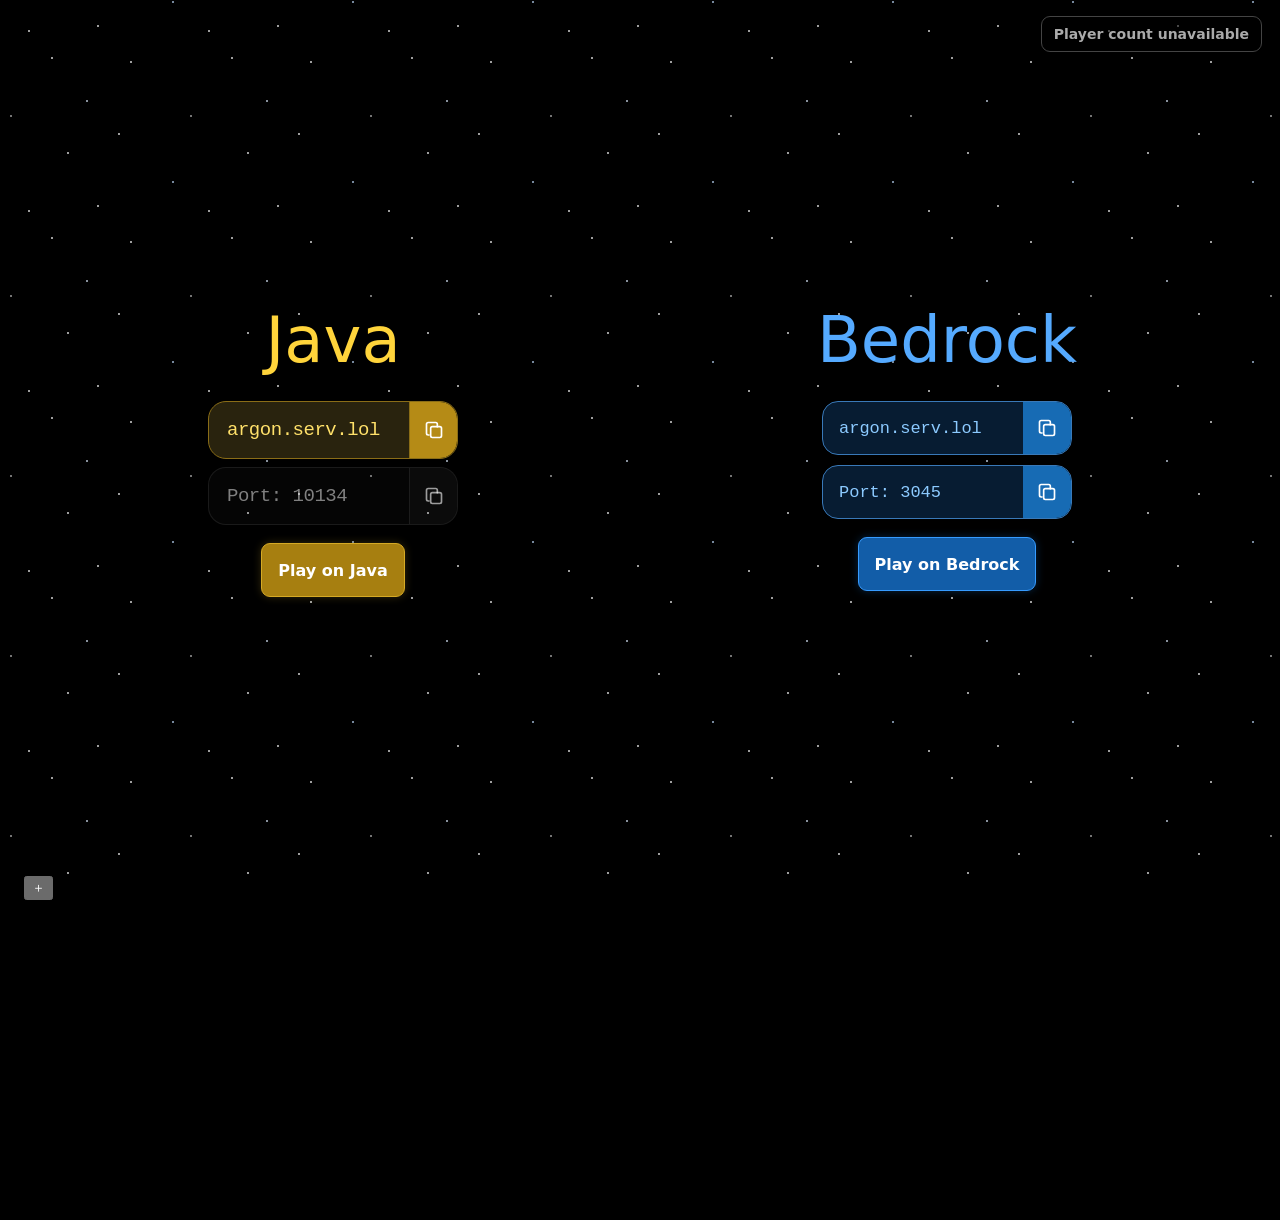
==== commit 4ffd47fe: "Restore whitelist application section" ====
--- a/index.html
+++ b/index.html
@@ -6,4 +6,22 @@
 <main>
 <section class="servers" aria-label="server addresses"><div class="server java"><h2>Java</h2><button class="copy-unit address java-copy" type="button" data-copy="argon.serv.lol" aria-label="Copy Java server address"><span class="java-copy__text">argon.serv.lol</span><span class="java-copy__icon" aria-hidden="true"><svg viewBox="0 0 24 24" width="20" height="20" fill="none" stroke="currentColor" stroke-width="2" stroke-linecap="round" stroke-linejoin="round"><rect x="8" y="8" width="13" height="13" rx="2"/><path d="M16 8V5a2 2 0 0 0-2-2H5a2 2 0 0 0-2 2v11a2 2 0 0 0 2 2h1"/></svg></span></button><button class="copy-unit port java-copy" type="button" data-copy="10134" aria-label="Copy Java port"><span class="java-copy__text">Port: 10134</span><span class="port-info" aria-hidden="true">You don’t need the port for Java!</span><span class="java-copy__icon" aria-hidden="true"><svg viewBox="0 0 24 24" width="20" height="20" fill="none" stroke="currentColor" stroke-width="2" stroke-linecap="round" stroke-linejoin="round"><rect x="8" y="8" width="13" height="13" rx="2"/><path d="M16 8V5a2 2 0 0 0-2-2H5a2 2 0 0 0-2 2v11a2 2 0 0 0 2 2h1"/></svg></span></button><a class="launch java-launch" href="minecraft://">Play on Java</a></div>
 <div class="server bedrock"><h2>Bedrock</h2><div class="bedrock-details"><button class="copy-unit address bedrock-copy" type="button" data-copy="argon.serv.lol"><span class="copy-label">argon.serv.lol</span><span class="copy-icon" aria-hidden="true"><svg viewBox="0 0 24 24" width="20" height="20" fill="none" stroke="currentColor" stroke-width="2" stroke-linecap="round" stroke-linejoin="round"><rect x="8" y="8" width="13" height="13" rx="2"/><path d="M16 8V5a2 2 0 0 0-2-2H5a2 2 0 0 0-2 2v11a2 2 0 0 0 2 2h1"/></svg></span></button><button class="copy-unit port bedrock-copy" type="button" data-copy="3045"><span class="copy-label">Port: 3045</span><span class="copy-icon" aria-hidden="true"><svg viewBox="0 0 24 24" width="20" height="20" fill="none" stroke="currentColor" stroke-width="2" stroke-linecap="round" stroke-linejoin="round"><rect x="8" y="8" width="13" height="13" rx="2"/><path d="M16 8V5a2 2 0 0 0-2-2H5a2 2 0 0 0-2 2v11a2 2 0 0 0 2 2h1"/></svg></span></button></div><a class="launch" href="minecraft://?addExternalServer=argon,argon.serv.lol:3045">Play on Bedrock</a></div></section></main>
+<button class="apply-fab" id="open-apply" type="button" aria-label="Open whitelist application">＋</button>
+<div class="apply-overlay" id="apply-overlay" aria-hidden="true">
+<div class="apply-card-wrap">
+<section class="apply-panel" role="dialog" aria-modal="true" aria-labelledby="apply-title">
+<button class="apply-close" id="close-apply" type="button" aria-label="Close form">×</button>
+
+<div class="application-layout"><div class="application-content">
+<h1 id="apply-title">get Whitelisted</h1>
+<form class="application-form" action="https://formsubmit.co/argonmcadmin@gmail.com" method="POST">
+<input type="hidden" name="_subject" value="New Argon whitelist request"><input type="hidden" name="_template" value="table"><input type="hidden" name="_captcha" value="true"><input type="text" name="_honey" style="display:none" tabindex="-1" autocomplete="off">
+<label>mc Username<input name="Minecraft Username" required maxlength="32" placeholder="your minecraft Username"></label>
+<label>actual name<input name="Applicant Name" required placeholder="your name"></label>
+<label>Email<input type="email" name="email" required placeholder="you@example.com"></label>
+<label>Discord user <span class="optional">(optional)</span><input name="Discord user" placeholder="Discord Username"></label>
+
+<button type="submit">send whitelist request</button></form></div></div></section>
+<button class="apply-help" type="button" aria-label="Application information"><span>i</span><span class="apply-help-tip">Pls provide your real email because the app will still say "Submitted!" and I won't be able to see your email, so the application is obsolete<br><br>Also, write your real name or otherwise it's gonna be a long process sending you quesitons on gmail to confirm or whatever<br><br>And right username too<br><br>Thx</span></button>
+</div></div>
 <script src="script.js?v=12" defer></script></body></html>
--- a/styles.css
+++ b/styles.css
@@ -15,24 +15,7 @@
 .launch:hover{background:#0878d1;box-shadow:0 0 20px #168bffbb}
 #toast{position:fixed;top:20px;right:20px;padding:12px 18px;border:1px solid var(--border);border-radius:9px;background:#303030;opacity:0;pointer-events:none;z-index:20}
 #toast.show{opacity:1}
-.apply-fab{position:fixed;left:24px;bottom:24px;width:62px;height:62px;border:1px solid #369bff;border-radius:50%;background:#125da8;color:#fff;font-size:35px;line-height:1;cursor:pointer;box-shadow:0 0 18px #168bff66;transition:transform .2s,box-shadow .2s;z-index:30}
-body.form-open .apply-fab{visibility:hidden;pointer-events:none}
-.apply-fab:hover{transform:scale(1.08);box-shadow:0 0 25px #168bff99}
-.apply-overlay{position:fixed;inset:0;display:flex;align-items:flex-end;justify-content:flex-start;padding:24px;background:#0008;opacity:0;visibility:hidden;pointer-events:none;transition:opacity .25s,visibility .25s;z-index:25}
-.apply-overlay.open{opacity:1;visibility:visible;pointer-events:auto}
-.apply-panel{position:relative;width:min(440px,100%);max-height:calc(100vh - 48px);overflow:auto;padding:30px;border:1px solid #4b4b4b;border-radius:18px;background:#2b2b2b;box-shadow:0 18px 60px #0008;transform:translateY(35px) scale(.96);transform-origin:bottom left;opacity:0;transition:transform .32s cubic-bezier(.2,.8,.2,1),opacity .25s}
-.apply-overlay.open .apply-panel{transform:translateY(0) scale(1);opacity:1}
-.apply-panel h1{font-size:30px;font-weight:550;margin:0 0 8px}
-.apply-panel .intro{color:#aaa;margin:0 0 24px}
-.apply-close{position:absolute;right:14px;top:12px;width:34px;height:34px;border:0;border-radius:50%;background:#3b3b3b;color:#ddd;font-size:25px;cursor:pointer}
-.application-form{display:grid;gap:16px}
-.application-form label{display:grid;gap:8px;color:#ddd;font-size:14px}
-.application-form input,.application-form textarea,.application-form select{width:100%;padding:12px;border:1px solid #505050;border-radius:8px;background:#202020;color:#f2f2f2;font:inherit}
-.application-form button{border:1px solid #369bff;border-radius:8px;padding:13px;background:#125da8;color:white;font:inherit;font-weight:650;cursor:pointer}
-.application-form button:hover{background:#0878d1}
 .optional{color:#999;font-weight:400}
-@media(max-width:560px){.servers{grid-template-columns:1fr;gap:48px}h2{font-size:46px}.apply-fab{left:18px;bottom:18px}.apply-overlay{padding:12px}.apply-panel{max-height:calc(100vh - 24px);padding:24px}}
-@media(prefers-reduced-motion:reduce){.apply-panel,.apply-overlay,.apply-fab{transition:none}}
 
 .back-argonplat{position:fixed;top:18px;right:20px;z-index:10;padding:10px 14px;border:1px solid #505050;border-radius:9px;background:#303030;color:#ddd;font-size:14px;text-decoration:none;transition:background .2s,border-color .2s}\n.back-argonplat:hover{background:#3b3b3b;border-color:#666}\n
 .useless-button{position:fixed;top:20px;left:20px;z-index:10;width:48px;height:48px;display:flex;align-items:center;justify-content:center;border:1px solid #555;border-radius:50%;background:#303030;color:#f2f2f2;font-size:24px;font-weight:700;text-decoration:none;box-shadow:0 0 0 rgba(0,0,0,0);transition:transform .22s ease,background .22s ease,border-color .22s ease,box-shadow .22s ease,color .22s ease}\n.useless-button:hover{transform:rotate(12deg) scale(1.12);background:#125da8;border-color:#369bff;color:#fff;box-shadow:0 0 20px #168bff88}\n.useless-button:active{transform:scale(.96)}\n
@@ -138,8 +121,6 @@
 .java .java-copy.port:hover .java-copy__icon{background:rgba(145,145,145,.35)}
 
 /* Performance tuning: smaller composited layers and minimal hover effects */
-.apply-panel{box-shadow:0 12px 32px #0007}
-.apply-fab{box-shadow:0 0 12px #168bff44}
 .launch{box-shadow:0 0 8px #168bff44}
 .java-launch{box-shadow:0 0 8px #ffd43b33}
 
@@ -157,119 +138,47 @@
 .java .java-copy.port:hover .java-copy__icon,.java .java-copy.port:focus-visible .java-copy__icon{background:rgba(125,125,125,1);border-left-color:rgba(200,200,200,1);color:#fff}
 
 /* Keep optional Discord note inline with its label */
-.application-form label:has(.optional){display:block}
-.application-form label .optional{display:inline;margin-left:6px}
-
-.application-status{margin:0;font-size:13px;line-height:1.4;color:#bdbdbd}
-.application-status.success{color:#78e6a4}
-.application-status.error{color:#ff8585}
-.application-form button:disabled{opacity:.65;cursor:wait}
-
-/* Whitelist application guidance panel */
-.apply-panel{width:min(980px,calc(100vw - 48px))}
-.application-layout{display:grid;grid-template-columns:minmax(0,1fr) minmax(260px,.78fr);gap:24px;align-items:stretch}
-.application-content{min-width:0}
-.application-info{align-self:stretch;padding:22px;border:1px solid #454545;border-radius:12px;background:#242424;color:#c9c9c9}
-.application-info h2{margin:0 0 16px;font-size:20px;color:#f1f1f1}
-.application-info p{margin:0 0 14px;line-height:1.55;font-size:14px}
-.application-info p:last-child{margin-bottom:0;color:#aaa}
-@media(max-width:700px){.apply-panel{width:min(520px,100%)}.application-layout{grid-template-columns:1fr;gap:18px}.application-info{padding:18px}}
-
-/* Correct application/info two-column proportions */
-.apply-panel{width:min(820px,calc(100vw - 48px))}
-.application-layout{grid-template-columns:minmax(0,440px) minmax(240px,1fr);gap:22px;align-items:start}
-.application-content{width:100%;max-width:440px}
-.application-info{width:100%;box-sizing:border-box}
-@media(max-width:760px){.apply-panel{width:min(520px,100%)}.application-layout{grid-template-columns:1fr}.application-content{max-width:none}}
-
-/* Definitive application modal layout: fixed form column + visible info column */
-.apply-overlay .apply-panel{box-sizing:border-box!important;width:min(900px,calc(100vw - 48px))!important}
-.apply-overlay .application-layout{display:grid!important;grid-template-columns:minmax(0,440px) minmax(0,1fr)!important;gap:24px!important;align-items:start!important}
-.apply-overlay .application-content{width:100%!important;max-width:440px!important;min-width:0!important}
-.apply-overlay .application-info{display:block!important;visibility:visible!important;opacity:1!important;min-width:0!important;width:100%!important;box-sizing:border-box!important}
-@media(max-width:760px){.apply-overlay .apply-panel{width:min(520px,calc(100vw - 24px))!important}.apply-overlay .application-layout{grid-template-columns:minmax(0,1fr)!important}.apply-overlay .application-content{max-width:none!important}}
-
-/* Compact application modal height */
-.apply-overlay .apply-panel{padding:22px!important;max-height:calc(100vh - 36px)!important}
-.apply-overlay .application-info{padding:16px!important}
-.apply-overlay .application-info h2{margin-bottom:10px!important}
-.apply-overlay .application-info p{font-size:13px!important;line-height:1.35!important;margin-bottom:9px!important}
-.apply-overlay .application-info p:last-child{margin-bottom:0!important}
-.apply-overlay .application-content .application-form label{margin-bottom:12px!important}
-.apply-overlay .application-content h1{margin-bottom:6px!important}
+
+
+
+
+
 
 /* Actually halve the modal's desktop width */
-.apply-overlay .apply-panel{width:min(560px,calc(100vw - 28px))!important;max-width:560px!important;box-sizing:border-box!important}
-.apply-overlay .application-layout{grid-template-columns:minmax(0,1fr)!important;gap:16px!important}
-.apply-overlay .application-content{max-width:none!important;width:100%!important}
-.apply-overlay .application-info{width:100%!important}
 
 /* Make whitelist modal 25% shorter */
-.apply-overlay .apply-panel{max-height:75vh!important;overflow-y:auto!important}
 
 /* Correct modal width: reduce current 560px by 25%; leave height untouched */
-.apply-overlay .apply-panel{width:min(420px,calc(100vw - 28px))!important;max-width:420px!important}
-
-/* Application info hover icon outside the modal, top-right */
-.apply-panel{position:relative}
-.apply-help{position:absolute;right:-17px;top:-17px;width:34px;height:34px;border:2px solid #1688ff;border-radius:50%;background:#0878e8;color:#fff;font:bold 20px/1 Arial;display:grid;place-items:center;cursor:help;z-index:20;padding:0}
-.apply-help-tip{display:none;position:absolute;top:42px;right:0;width:min(330px,calc(100vw - 36px));padding:15px 16px;background:#202020;color:#eee;border:1px solid #1688ff;border-radius:10px;box-shadow:0 8px 28px #0009;font:14px/1.5 Arial;text-align:left;white-space:normal}
-.apply-help:hover .apply-help-tip,.apply-help:focus-visible .apply-help-tip{display:block}
-.application-info{display:none!important}
+
 
 /* Make the help icon visible outside the panel edge (not clipped) */
-.apply-overlay .apply-panel{overflow:visible!important}
-.apply-overlay .apply-help{top:-16px!important;right:-16px!important;display:grid!important;visibility:visible!important;opacity:1!important}
-.apply-overlay .apply-help-tip{z-index:9999!important}
 
 /* Info icon is a sibling of the scrollable panel, so the panel cannot clip it */
-.apply-card-wrap{position:relative;width:min(420px,calc(100vw - 28px));max-width:420px;overflow:visible}
-.apply-card-wrap .apply-panel{width:100%!important;max-width:100%!important;overflow-x:hidden!important;overflow-y:auto!important}
-.apply-card-wrap .apply-help{position:absolute!important;top:-16px!important;right:-16px!important;width:34px!important;height:34px!important;display:grid!important;place-items:center!important;z-index:100!important;border:2px solid #1688ff!important;border-radius:50%!important;background:#0878e8!important;color:#fff!important;font:bold 20px/1 Arial!important;cursor:help!important;padding:0!important;visibility:visible!important;opacity:1!important}
-.apply-card-wrap .apply-help-tip{display:none;position:absolute;top:42px;right:0;width:min(330px,calc(100vw - 36px));padding:15px 16px;background:#202020;color:#eee;border:1px solid #1688ff;border-radius:10px;box-shadow:0 8px 28px #0009;font:14px/1.5 Arial;text-align:left;white-space:normal;z-index:101}
-.apply-card-wrap .apply-help:hover .apply-help-tip,.apply-card-wrap .apply-help:focus-visible .apply-help-tip{display:block}
-
-.apply-card-wrap .apply-help{top:24px!important;right:-54px!important;width:40px!important;height:40px!important;border:2px solid #69b5ff!important;background:#0878e8!important;box-shadow:0 0 0 4px #000,0 4px 14px #000b!important;font-size:23px!important}
-.apply-overlay{background:rgba(0,0,0,.70)!important}
-
-
-/* Main: keep the page much more visible behind the open application */
-.apply-overlay{background:rgba(0,0,0,.28)!important}
-
-
-/* Main: make the application backdrop nearly clear */
-.apply-overlay{background:rgba(0,0,0,.08)!important}
+
+
+
+
+
 
 /* Main: subtle entrance and one-time golden info-button burst */
 @keyframes argonPageEnter{from{opacity:0;transform:translateY(12px)}to{opacity:1;transform:translateY(0)}}
 body{animation:argonPageEnter .55s ease-out both}
-.apply-help{animation:argonInfoGold 2.7s ease-out both!important;position:relative}
 @keyframes argonInfoGold{
   0%,100%{background:#0878e8!important;border-color:#69b5ff!important;box-shadow:0 0 0 4px #000,0 4px 14px #000b!important}
   8%,78%{background:#e7ad27!important;border-color:#ffe58a!important;box-shadow:0 0 10px 5px #ffcf4d99,0 0 26px 10px #ffc83d66!important;color:#fff!important}
 }
-.apply-help::before,.apply-help::after{content:"✦";position:absolute;pointer-events:none;color:#ffe58a;font-size:15px;opacity:0;animation:argonSpark 1.05s ease-out 0s 2}
-.apply-help::before{left:-3px;top:0;--sx:-25px;--sy:-24px}
-.apply-help::after{right:-2px;bottom:0;--sx:26px;--sy:24px;animation-delay:.12s}
 @keyframes argonSpark{0%{opacity:0;transform:scale(.2) translate(0,0)}15%{opacity:1}100%{opacity:0;transform:scale(.8) translate(var(--sx),var(--sy))}}
-@media(prefers-reduced-motion:reduce){body{animation:none}.apply-help,.apply-help::before,.apply-help::after{animation:none!important}}
-
-
-/* Mobile: let the server list scroll naturally and keep the application button viewport-fixed */
+
+
 @media(max-width:560px){
   html,body{height:auto!important;min-height:100%!important;overflow-x:hidden!important;overflow-y:auto!important}
   body{height:auto!important;min-height:100svh!important;padding:24px 18px 100px!important}
   main{height:auto!important;min-height:0!important;display:block!important}
   .servers{display:grid!important;grid-template-columns:minmax(0,1fr)!important;gap:100px!important;width:100%!important}
   .server{width:100%!important}
-  .apply-fab{position:fixed!important;left:18px!important;bottom:18px!important;z-index:1000!important}
-}
-
-/* Mobile application: place the info circle inside the card's top-right corner */
-@media(max-width:560px){
-  .apply-card-wrap .apply-help{top:18px!important;right:18px!important;width:38px!important;height:38px!important;z-index:110!important}
-  .apply-card-wrap .apply-panel{padding-top:58px!important}
-  .apply-card-wrap .apply-help-tip{right:0!important;top:44px!important;width:min(300px,calc(100vw - 72px))!important}
+}
+
+@media(max-width:560px){
 }
 /* Remove Android's square tap-highlight overlay on pressed controls */
 a,button,[role="button"],input,textarea,select{-webkit-tap-highlight-color:transparent}
@@ -294,16 +203,12 @@
  .address,.port{font-size:16px!important}
  .java-copy__text,.copy-label{font-size:16px!important}
  .launch{margin-top:12px!important;min-height:48px!important;padding:10px 14px!important;font-size:16px!important}
- .apply-fab{width:54px!important;height:54px!important;font-size:30px!important;left:14px!important;bottom:14px!important}
-}
-
-@media(max-width:560px){
- .apply-card-wrap .apply-help{left:18px!important;right:auto!important;top:18px!important}
-}
-
-/* Mobile fixed application launcher and denser all-over starfield */
-@media(max-width:560px){
- .apply-fab{position:fixed!important;left:14px!important;bottom:14px!important;right:auto!important;z-index:9999!important}
+}
+
+@media(max-width:560px){
+}
+
+@media(max-width:560px){
 }
 body::before{
  background-size:180px 180px!important;
@@ -365,15 +270,11 @@
 @keyframes playerRefreshSpin{to{transform:rotate(360deg)}}
 @media(prefers-reduced-motion:reduce){#players-refresh.refreshing{animation:none}}
 
-/* Keep the application help tooltip within the right edge on mobile */
-@media(max-width:560px){
- .apply-card-wrap .apply-help{
+@media(max-width:560px){
   left:auto!important;
   right:0!important;
   top:18px!important;
   max-width:calc(100vw - 28px)!important;
   width:max-content!important;
  }
- .apply-card-wrap .apply-help::before,
- .apply-card-wrap .apply-help::after{left:auto!important;right:22px!important}
-}
+}
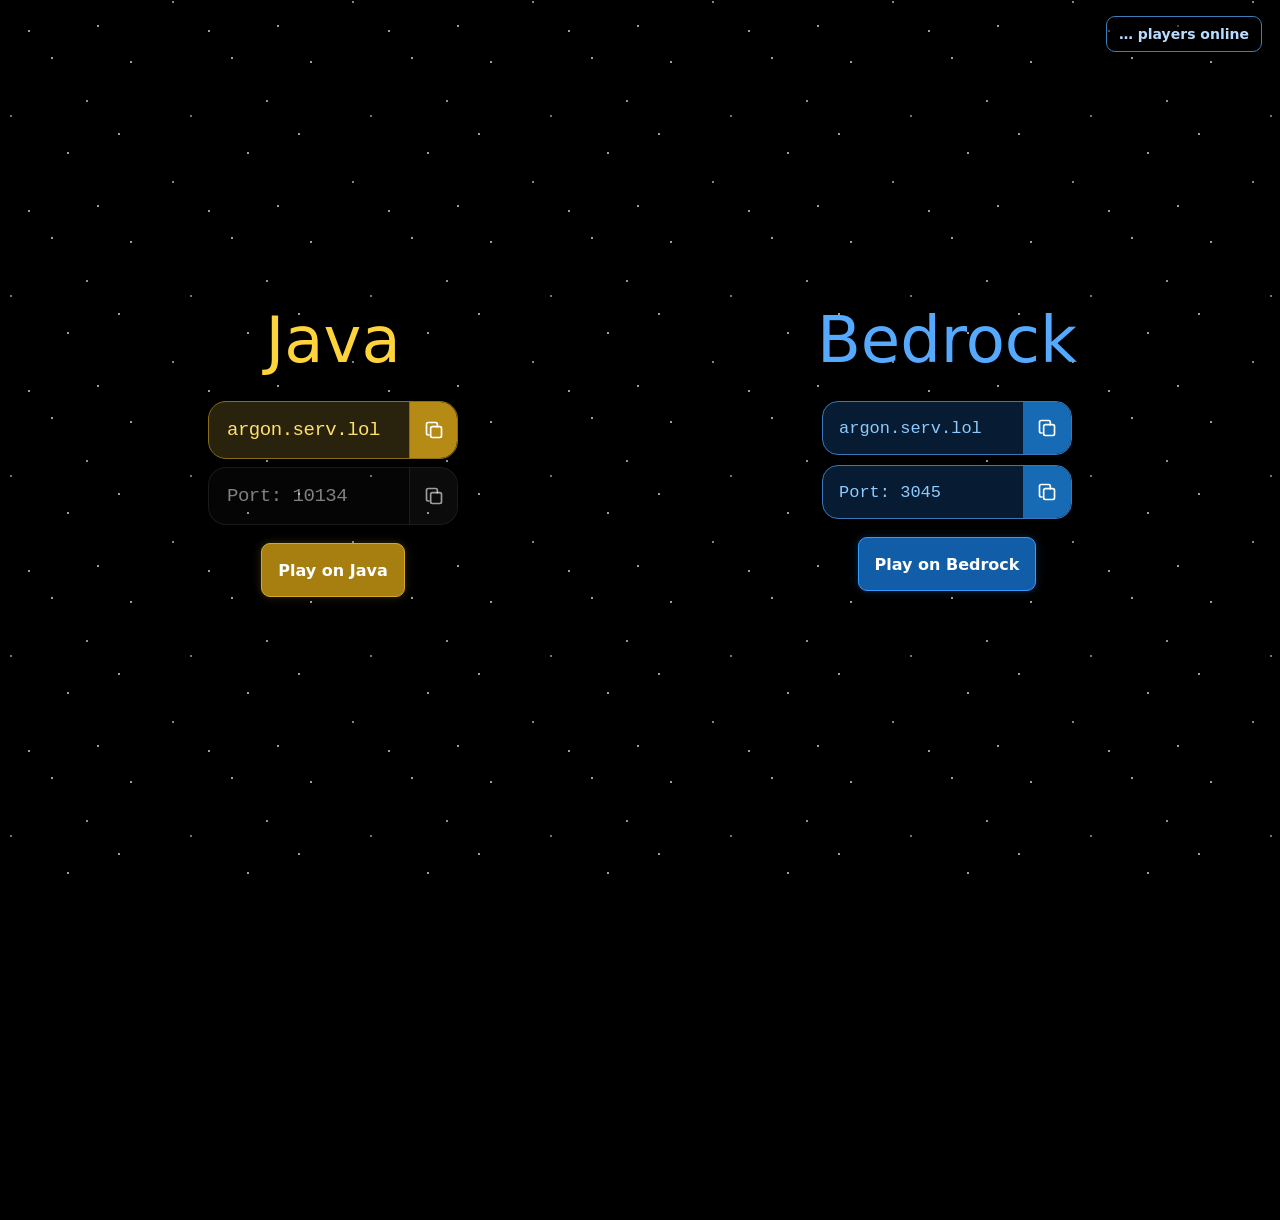
==== commit 66cdf13f: "Remove whitelist application from main" ====
--- a/index.html
+++ b/index.html
@@ -6,22 +6,4 @@
 <main>
 <section class="servers" aria-label="server addresses"><div class="server java"><h2>Java</h2><button class="copy-unit address java-copy" type="button" data-copy="argon.serv.lol" aria-label="Copy Java server address"><span class="java-copy__text">argon.serv.lol</span><span class="java-copy__icon" aria-hidden="true"><svg viewBox="0 0 24 24" width="20" height="20" fill="none" stroke="currentColor" stroke-width="2" stroke-linecap="round" stroke-linejoin="round"><rect x="8" y="8" width="13" height="13" rx="2"/><path d="M16 8V5a2 2 0 0 0-2-2H5a2 2 0 0 0-2 2v11a2 2 0 0 0 2 2h1"/></svg></span></button><button class="copy-unit port java-copy" type="button" data-copy="10134" aria-label="Copy Java port"><span class="java-copy__text">Port: 10134</span><span class="port-info" aria-hidden="true">You don’t need the port for Java!</span><span class="java-copy__icon" aria-hidden="true"><svg viewBox="0 0 24 24" width="20" height="20" fill="none" stroke="currentColor" stroke-width="2" stroke-linecap="round" stroke-linejoin="round"><rect x="8" y="8" width="13" height="13" rx="2"/><path d="M16 8V5a2 2 0 0 0-2-2H5a2 2 0 0 0-2 2v11a2 2 0 0 0 2 2h1"/></svg></span></button><a class="launch java-launch" href="minecraft://">Play on Java</a></div>
 <div class="server bedrock"><h2>Bedrock</h2><div class="bedrock-details"><button class="copy-unit address bedrock-copy" type="button" data-copy="argon.serv.lol"><span class="copy-label">argon.serv.lol</span><span class="copy-icon" aria-hidden="true"><svg viewBox="0 0 24 24" width="20" height="20" fill="none" stroke="currentColor" stroke-width="2" stroke-linecap="round" stroke-linejoin="round"><rect x="8" y="8" width="13" height="13" rx="2"/><path d="M16 8V5a2 2 0 0 0-2-2H5a2 2 0 0 0-2 2v11a2 2 0 0 0 2 2h1"/></svg></span></button><button class="copy-unit port bedrock-copy" type="button" data-copy="3045"><span class="copy-label">Port: 3045</span><span class="copy-icon" aria-hidden="true"><svg viewBox="0 0 24 24" width="20" height="20" fill="none" stroke="currentColor" stroke-width="2" stroke-linecap="round" stroke-linejoin="round"><rect x="8" y="8" width="13" height="13" rx="2"/><path d="M16 8V5a2 2 0 0 0-2-2H5a2 2 0 0 0-2 2v11a2 2 0 0 0 2 2h1"/></svg></span></button></div><a class="launch" href="minecraft://?addExternalServer=argon,argon.serv.lol:3045">Play on Bedrock</a></div></section></main>
-<button class="apply-fab" id="open-apply" type="button" aria-label="Open whitelist application">＋</button>
-<div class="apply-overlay" id="apply-overlay" aria-hidden="true">
-<div class="apply-card-wrap">
-<section class="apply-panel" role="dialog" aria-modal="true" aria-labelledby="apply-title">
-<button class="apply-close" id="close-apply" type="button" aria-label="Close form">×</button>
-
-<div class="application-layout"><div class="application-content">
-<h1 id="apply-title">get Whitelisted</h1>
-<form class="application-form" action="https://formsubmit.co/argonmcadmin@gmail.com" method="POST">
-<input type="hidden" name="_subject" value="New Argon whitelist request"><input type="hidden" name="_template" value="table"><input type="hidden" name="_captcha" value="true"><input type="text" name="_honey" style="display:none" tabindex="-1" autocomplete="off">
-<label>mc Username<input name="Minecraft Username" required maxlength="32" placeholder="your minecraft Username"></label>
-<label>actual name<input name="Applicant Name" required placeholder="your name"></label>
-<label>Email<input type="email" name="email" required placeholder="you@example.com"></label>
-<label>Discord user <span class="optional">(optional)</span><input name="Discord user" placeholder="Discord Username"></label>
-
-<button type="submit">send whitelist request</button></form></div></div></section>
-<button class="apply-help" type="button" aria-label="Application information"><span>i</span><span class="apply-help-tip">Pls provide your real email because the app will still say "Submitted!" and I won't be able to see your email, so the application is obsolete<br><br>Also, write your real name or otherwise it's gonna be a long process sending you quesitons on gmail to confirm or whatever<br><br>And right username too<br><br>Thx</span></button>
-</div></div>
 <script src="script.js?v=12" defer></script></body></html>
--- a/styles.css
+++ b/styles.css
@@ -15,7 +15,24 @@
 .launch:hover{background:#0878d1;box-shadow:0 0 20px #168bffbb}
 #toast{position:fixed;top:20px;right:20px;padding:12px 18px;border:1px solid var(--border);border-radius:9px;background:#303030;opacity:0;pointer-events:none;z-index:20}
 #toast.show{opacity:1}
+.apply-fab{position:fixed;left:24px;bottom:24px;width:62px;height:62px;border:1px solid #369bff;border-radius:50%;background:#125da8;color:#fff;font-size:35px;line-height:1;cursor:pointer;box-shadow:0 0 18px #168bff66;transition:transform .2s,box-shadow .2s;z-index:30}
+body.form-open .apply-fab{visibility:hidden;pointer-events:none}
+.apply-fab:hover{transform:scale(1.08);box-shadow:0 0 25px #168bff99}
+.apply-overlay{position:fixed;inset:0;display:flex;align-items:flex-end;justify-content:flex-start;padding:24px;background:#0008;opacity:0;visibility:hidden;pointer-events:none;transition:opacity .25s,visibility .25s;z-index:25}
+.apply-overlay.open{opacity:1;visibility:visible;pointer-events:auto}
+.apply-panel{position:relative;width:min(440px,100%);max-height:calc(100vh - 48px);overflow:auto;padding:30px;border:1px solid #4b4b4b;border-radius:18px;background:#2b2b2b;box-shadow:0 18px 60px #0008;transform:translateY(35px) scale(.96);transform-origin:bottom left;opacity:0;transition:transform .32s cubic-bezier(.2,.8,.2,1),opacity .25s}
+.apply-overlay.open .apply-panel{transform:translateY(0) scale(1);opacity:1}
+.apply-panel h1{font-size:30px;font-weight:550;margin:0 0 8px}
+.apply-panel .intro{color:#aaa;margin:0 0 24px}
+.apply-close{position:absolute;right:14px;top:12px;width:34px;height:34px;border:0;border-radius:50%;background:#3b3b3b;color:#ddd;font-size:25px;cursor:pointer}
+.application-form{display:grid;gap:16px}
+.application-form label{display:grid;gap:8px;color:#ddd;font-size:14px}
+.application-form input,.application-form textarea,.application-form select{width:100%;padding:12px;border:1px solid #505050;border-radius:8px;background:#202020;color:#f2f2f2;font:inherit}
+.application-form button{border:1px solid #369bff;border-radius:8px;padding:13px;background:#125da8;color:white;font:inherit;font-weight:650;cursor:pointer}
+.application-form button:hover{background:#0878d1}
 .optional{color:#999;font-weight:400}
+@media(max-width:560px){.servers{grid-template-columns:1fr;gap:48px}h2{font-size:46px}.apply-fab{left:18px;bottom:18px}.apply-overlay{padding:12px}.apply-panel{max-height:calc(100vh - 24px);padding:24px}}
+@media(prefers-reduced-motion:reduce){.apply-panel,.apply-overlay,.apply-fab{transition:none}}
 
 .back-argonplat{position:fixed;top:18px;right:20px;z-index:10;padding:10px 14px;border:1px solid #505050;border-radius:9px;background:#303030;color:#ddd;font-size:14px;text-decoration:none;transition:background .2s,border-color .2s}\n.back-argonplat:hover{background:#3b3b3b;border-color:#666}\n
 .useless-button{position:fixed;top:20px;left:20px;z-index:10;width:48px;height:48px;display:flex;align-items:center;justify-content:center;border:1px solid #555;border-radius:50%;background:#303030;color:#f2f2f2;font-size:24px;font-weight:700;text-decoration:none;box-shadow:0 0 0 rgba(0,0,0,0);transition:transform .22s ease,background .22s ease,border-color .22s ease,box-shadow .22s ease,color .22s ease}\n.useless-button:hover{transform:rotate(12deg) scale(1.12);background:#125da8;border-color:#369bff;color:#fff;box-shadow:0 0 20px #168bff88}\n.useless-button:active{transform:scale(.96)}\n
@@ -121,6 +138,8 @@
 .java .java-copy.port:hover .java-copy__icon{background:rgba(145,145,145,.35)}
 
 /* Performance tuning: smaller composited layers and minimal hover effects */
+.apply-panel{box-shadow:0 12px 32px #0007}
+.apply-fab{box-shadow:0 0 12px #168bff44}
 .launch{box-shadow:0 0 8px #168bff44}
 .java-launch{box-shadow:0 0 8px #ffd43b33}
 
@@ -138,47 +157,119 @@
 .java .java-copy.port:hover .java-copy__icon,.java .java-copy.port:focus-visible .java-copy__icon{background:rgba(125,125,125,1);border-left-color:rgba(200,200,200,1);color:#fff}
 
 /* Keep optional Discord note inline with its label */
-
-
-
-
-
+.application-form label:has(.optional){display:block}
+.application-form label .optional{display:inline;margin-left:6px}
+
+.application-status{margin:0;font-size:13px;line-height:1.4;color:#bdbdbd}
+.application-status.success{color:#78e6a4}
+.application-status.error{color:#ff8585}
+.application-form button:disabled{opacity:.65;cursor:wait}
+
+/* Whitelist application guidance panel */
+.apply-panel{width:min(980px,calc(100vw - 48px))}
+.application-layout{display:grid;grid-template-columns:minmax(0,1fr) minmax(260px,.78fr);gap:24px;align-items:stretch}
+.application-content{min-width:0}
+.application-info{align-self:stretch;padding:22px;border:1px solid #454545;border-radius:12px;background:#242424;color:#c9c9c9}
+.application-info h2{margin:0 0 16px;font-size:20px;color:#f1f1f1}
+.application-info p{margin:0 0 14px;line-height:1.55;font-size:14px}
+.application-info p:last-child{margin-bottom:0;color:#aaa}
+@media(max-width:700px){.apply-panel{width:min(520px,100%)}.application-layout{grid-template-columns:1fr;gap:18px}.application-info{padding:18px}}
+
+/* Correct application/info two-column proportions */
+.apply-panel{width:min(820px,calc(100vw - 48px))}
+.application-layout{grid-template-columns:minmax(0,440px) minmax(240px,1fr);gap:22px;align-items:start}
+.application-content{width:100%;max-width:440px}
+.application-info{width:100%;box-sizing:border-box}
+@media(max-width:760px){.apply-panel{width:min(520px,100%)}.application-layout{grid-template-columns:1fr}.application-content{max-width:none}}
+
+/* Definitive application modal layout: fixed form column + visible info column */
+.apply-overlay .apply-panel{box-sizing:border-box!important;width:min(900px,calc(100vw - 48px))!important}
+.apply-overlay .application-layout{display:grid!important;grid-template-columns:minmax(0,440px) minmax(0,1fr)!important;gap:24px!important;align-items:start!important}
+.apply-overlay .application-content{width:100%!important;max-width:440px!important;min-width:0!important}
+.apply-overlay .application-info{display:block!important;visibility:visible!important;opacity:1!important;min-width:0!important;width:100%!important;box-sizing:border-box!important}
+@media(max-width:760px){.apply-overlay .apply-panel{width:min(520px,calc(100vw - 24px))!important}.apply-overlay .application-layout{grid-template-columns:minmax(0,1fr)!important}.apply-overlay .application-content{max-width:none!important}}
+
+/* Compact application modal height */
+.apply-overlay .apply-panel{padding:22px!important;max-height:calc(100vh - 36px)!important}
+.apply-overlay .application-info{padding:16px!important}
+.apply-overlay .application-info h2{margin-bottom:10px!important}
+.apply-overlay .application-info p{font-size:13px!important;line-height:1.35!important;margin-bottom:9px!important}
+.apply-overlay .application-info p:last-child{margin-bottom:0!important}
+.apply-overlay .application-content .application-form label{margin-bottom:12px!important}
+.apply-overlay .application-content h1{margin-bottom:6px!important}
 
 /* Actually halve the modal's desktop width */
+.apply-overlay .apply-panel{width:min(560px,calc(100vw - 28px))!important;max-width:560px!important;box-sizing:border-box!important}
+.apply-overlay .application-layout{grid-template-columns:minmax(0,1fr)!important;gap:16px!important}
+.apply-overlay .application-content{max-width:none!important;width:100%!important}
+.apply-overlay .application-info{width:100%!important}
 
 /* Make whitelist modal 25% shorter */
+.apply-overlay .apply-panel{max-height:75vh!important;overflow-y:auto!important}
 
 /* Correct modal width: reduce current 560px by 25%; leave height untouched */
-
+.apply-overlay .apply-panel{width:min(420px,calc(100vw - 28px))!important;max-width:420px!important}
+
+/* Application info hover icon outside the modal, top-right */
+.apply-panel{position:relative}
+.apply-help{position:absolute;right:-17px;top:-17px;width:34px;height:34px;border:2px solid #1688ff;border-radius:50%;background:#0878e8;color:#fff;font:bold 20px/1 Arial;display:grid;place-items:center;cursor:help;z-index:20;padding:0}
+.apply-help-tip{display:none;position:absolute;top:42px;right:0;width:min(330px,calc(100vw - 36px));padding:15px 16px;background:#202020;color:#eee;border:1px solid #1688ff;border-radius:10px;box-shadow:0 8px 28px #0009;font:14px/1.5 Arial;text-align:left;white-space:normal}
+.apply-help:hover .apply-help-tip,.apply-help:focus-visible .apply-help-tip{display:block}
+.application-info{display:none!important}
 
 /* Make the help icon visible outside the panel edge (not clipped) */
+.apply-overlay .apply-panel{overflow:visible!important}
+.apply-overlay .apply-help{top:-16px!important;right:-16px!important;display:grid!important;visibility:visible!important;opacity:1!important}
+.apply-overlay .apply-help-tip{z-index:9999!important}
 
 /* Info icon is a sibling of the scrollable panel, so the panel cannot clip it */
-
-
-
-
-
+.apply-card-wrap{position:relative;width:min(420px,calc(100vw - 28px));max-width:420px;overflow:visible}
+.apply-card-wrap .apply-panel{width:100%!important;max-width:100%!important;overflow-x:hidden!important;overflow-y:auto!important}
+.apply-card-wrap .apply-help{position:absolute!important;top:-16px!important;right:-16px!important;width:34px!important;height:34px!important;display:grid!important;place-items:center!important;z-index:100!important;border:2px solid #1688ff!important;border-radius:50%!important;background:#0878e8!important;color:#fff!important;font:bold 20px/1 Arial!important;cursor:help!important;padding:0!important;visibility:visible!important;opacity:1!important}
+.apply-card-wrap .apply-help-tip{display:none;position:absolute;top:42px;right:0;width:min(330px,calc(100vw - 36px));padding:15px 16px;background:#202020;color:#eee;border:1px solid #1688ff;border-radius:10px;box-shadow:0 8px 28px #0009;font:14px/1.5 Arial;text-align:left;white-space:normal;z-index:101}
+.apply-card-wrap .apply-help:hover .apply-help-tip,.apply-card-wrap .apply-help:focus-visible .apply-help-tip{display:block}
+
+.apply-card-wrap .apply-help{top:24px!important;right:-54px!important;width:40px!important;height:40px!important;border:2px solid #69b5ff!important;background:#0878e8!important;box-shadow:0 0 0 4px #000,0 4px 14px #000b!important;font-size:23px!important}
+.apply-overlay{background:rgba(0,0,0,.70)!important}
+
+
+/* Main: keep the page much more visible behind the open application */
+.apply-overlay{background:rgba(0,0,0,.28)!important}
+
+
+/* Main: make the application backdrop nearly clear */
+.apply-overlay{background:rgba(0,0,0,.08)!important}
 
 /* Main: subtle entrance and one-time golden info-button burst */
 @keyframes argonPageEnter{from{opacity:0;transform:translateY(12px)}to{opacity:1;transform:translateY(0)}}
 body{animation:argonPageEnter .55s ease-out both}
+.apply-help{animation:argonInfoGold 2.7s ease-out both!important;position:relative}
 @keyframes argonInfoGold{
   0%,100%{background:#0878e8!important;border-color:#69b5ff!important;box-shadow:0 0 0 4px #000,0 4px 14px #000b!important}
   8%,78%{background:#e7ad27!important;border-color:#ffe58a!important;box-shadow:0 0 10px 5px #ffcf4d99,0 0 26px 10px #ffc83d66!important;color:#fff!important}
 }
+.apply-help::before,.apply-help::after{content:"✦";position:absolute;pointer-events:none;color:#ffe58a;font-size:15px;opacity:0;animation:argonSpark 1.05s ease-out 0s 2}
+.apply-help::before{left:-3px;top:0;--sx:-25px;--sy:-24px}
+.apply-help::after{right:-2px;bottom:0;--sx:26px;--sy:24px;animation-delay:.12s}
 @keyframes argonSpark{0%{opacity:0;transform:scale(.2) translate(0,0)}15%{opacity:1}100%{opacity:0;transform:scale(.8) translate(var(--sx),var(--sy))}}
-
-
+@media(prefers-reduced-motion:reduce){body{animation:none}.apply-help,.apply-help::before,.apply-help::after{animation:none!important}}
+
+
+/* Mobile: let the server list scroll naturally and keep the application button viewport-fixed */
 @media(max-width:560px){
   html,body{height:auto!important;min-height:100%!important;overflow-x:hidden!important;overflow-y:auto!important}
   body{height:auto!important;min-height:100svh!important;padding:24px 18px 100px!important}
   main{height:auto!important;min-height:0!important;display:block!important}
   .servers{display:grid!important;grid-template-columns:minmax(0,1fr)!important;gap:100px!important;width:100%!important}
   .server{width:100%!important}
-}
-
-@media(max-width:560px){
+  .apply-fab{position:fixed!important;left:18px!important;bottom:18px!important;z-index:1000!important}
+}
+
+/* Mobile application: place the info circle inside the card's top-right corner */
+@media(max-width:560px){
+  .apply-card-wrap .apply-help{top:18px!important;right:18px!important;width:38px!important;height:38px!important;z-index:110!important}
+  .apply-card-wrap .apply-panel{padding-top:58px!important}
+  .apply-card-wrap .apply-help-tip{right:0!important;top:44px!important;width:min(300px,calc(100vw - 72px))!important}
 }
 /* Remove Android's square tap-highlight overlay on pressed controls */
 a,button,[role="button"],input,textarea,select{-webkit-tap-highlight-color:transparent}
@@ -203,12 +294,16 @@
  .address,.port{font-size:16px!important}
  .java-copy__text,.copy-label{font-size:16px!important}
  .launch{margin-top:12px!important;min-height:48px!important;padding:10px 14px!important;font-size:16px!important}
-}
-
-@media(max-width:560px){
-}
-
-@media(max-width:560px){
+ .apply-fab{width:54px!important;height:54px!important;font-size:30px!important;left:14px!important;bottom:14px!important}
+}
+
+@media(max-width:560px){
+ .apply-card-wrap .apply-help{left:18px!important;right:auto!important;top:18px!important}
+}
+
+/* Mobile fixed application launcher and denser all-over starfield */
+@media(max-width:560px){
+ .apply-fab{position:fixed!important;left:14px!important;bottom:14px!important;right:auto!important;z-index:9999!important}
 }
 body::before{
  background-size:180px 180px!important;
@@ -270,11 +365,15 @@
 @keyframes playerRefreshSpin{to{transform:rotate(360deg)}}
 @media(prefers-reduced-motion:reduce){#players-refresh.refreshing{animation:none}}
 
-@media(max-width:560px){
+/* Keep the application help tooltip within the right edge on mobile */
+@media(max-width:560px){
+ .apply-card-wrap .apply-help{
   left:auto!important;
   right:0!important;
   top:18px!important;
   max-width:calc(100vw - 28px)!important;
   width:max-content!important;
  }
-}
+ .apply-card-wrap .apply-help::before,
+ .apply-card-wrap .apply-help::after{left:auto!important;right:22px!important}
+}
